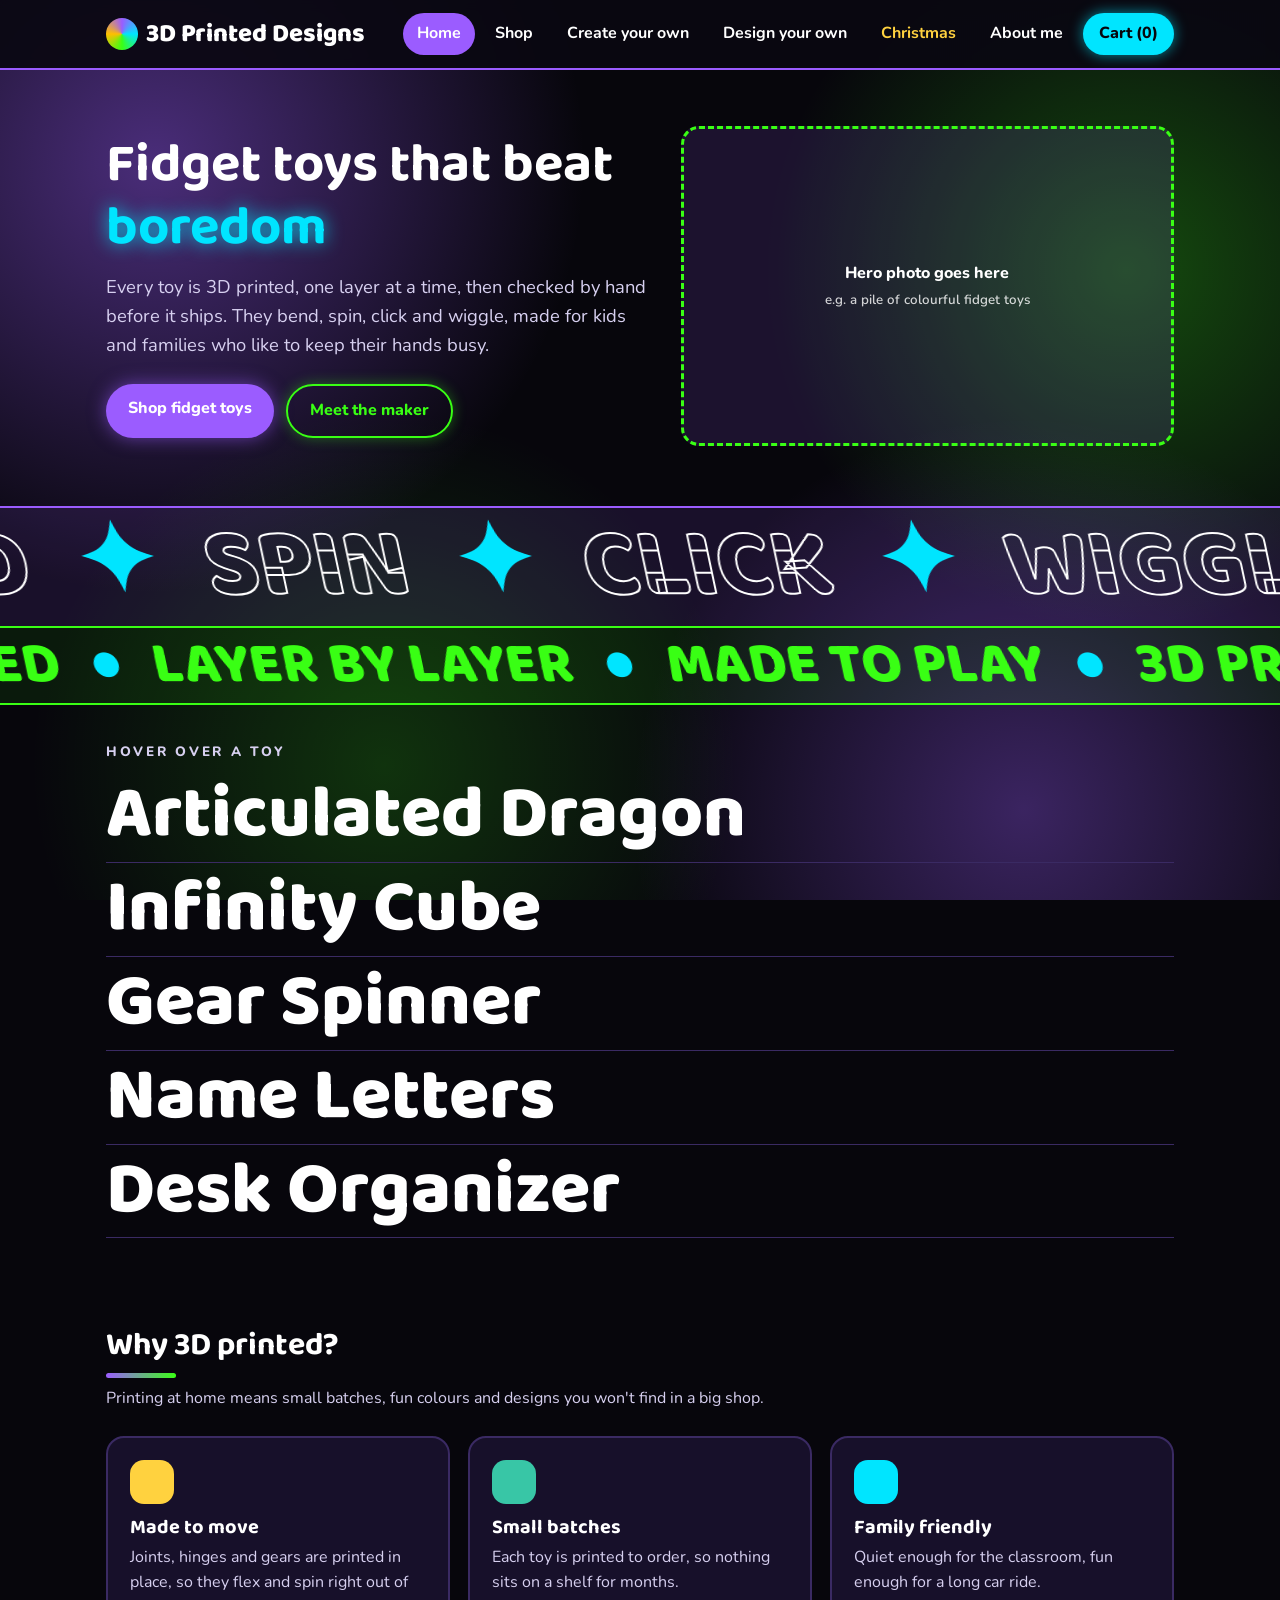
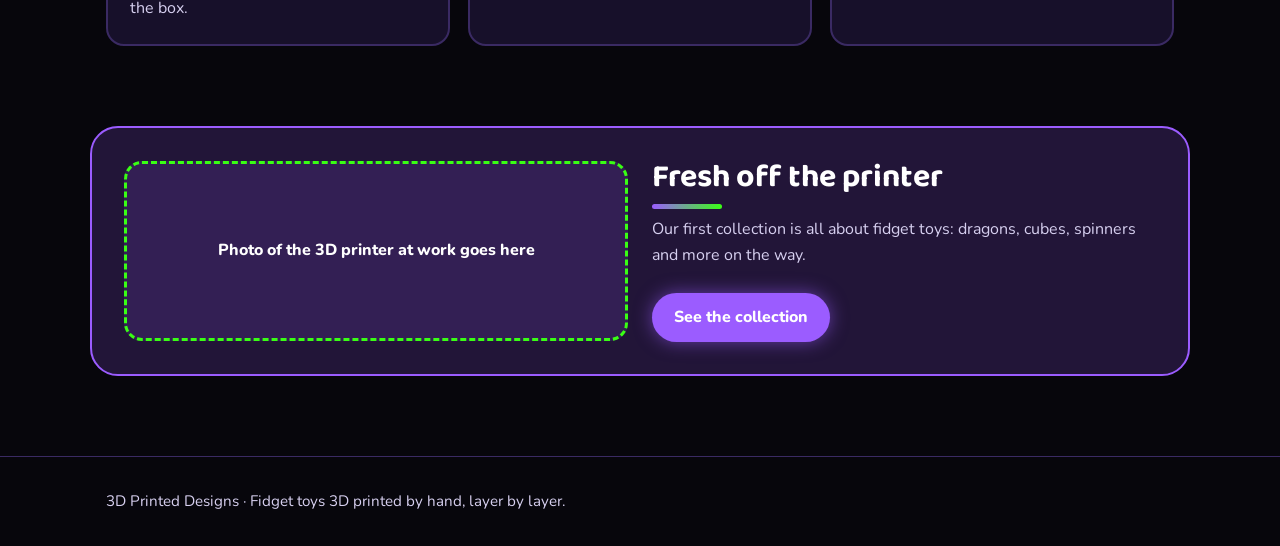
==== index.html @ 26ccceb8 "Take card payments with Stripe Checkout Adds a small Cloudflare Worker (checkout-server/worker.js) t" ====
<!doctype html>
<html lang="en">
<head>
<meta charset="utf-8">
<meta name="viewport" content="width=device-width, initial-scale=1">
<title>3D Printed Designs</title>
<meta name="description" content="3D printed fidget toys for kids and families.">
<link rel="preconnect" href="https://fonts.googleapis.com">
<link rel="stylesheet" href="https://fonts.googleapis.com/css2?family=Baloo+2:wght@700;800&family=Nunito:wght@400;600;700;800&display=swap">
<link rel="stylesheet" href="styles.css?v=8">
</head>
<body class="home">
<header class="site-header">
  <div class="wrap">
    <a class="logo" href="index.html"><span class="logo-swirl" aria-hidden="true"></span>3D Printed Designs</a>
    <nav>
      <a href="index.html" aria-current="page">Home</a>
      <a href="shop.html">Shop</a>
      <a href="create.html">Create your own</a>
      <a href="design.html">Design your own</a>
      <a href="christmas.html" class="nav-xmas">Christmas</a>
      <a href="about.html">About me</a>
      <button class="cart-btn" id="cart-open" type="button">Cart (<span id="cart-count">0</span>)</button>
    </nav>
  </div>
</header>

<main>
  <section class="hero">
    <div class="wrap">
      <div>
        <h1>Fidget toys that beat <span>boredom</span></h1>
        <p>Every toy is 3D printed, one layer at a time, then checked by hand before it ships. They bend, spin, click and wiggle, made for kids and families who like to keep their hands busy.</p>
        <div class="cta-row">
          <a class="btn" href="shop.html">Shop fidget toys</a>
          <a class="btn secondary" href="about.html">Meet the maker</a>
        </div>
      </div>
      <div class="ph">Hero photo goes here<small>e.g. a pile of colourful fidget toys</small></div>
    </div>
  </section>

  <section class="kinetic" aria-label="Our toys">
    <div class="marquee" data-speed="1"><div class="marquee-track">BEND <i>✦</i> SPIN <i>✦</i> CLICK <i>✦</i> WIGGLE <i>✦</i> SQUISH <i>✦</i> FLIP <i>✦</i>&nbsp;</div></div>
    <div class="marquee alt" data-speed="-1.4"><div class="marquee-track">3D PRINTED <i>●</i> LAYER BY LAYER <i>●</i> MADE TO PLAY <i>●</i>&nbsp;</div></div>
    <div class="wrap">
      <p class="kinetic-hint">Hover over a toy</p>
      <ul class="toy-list">
        <li><a href="shop.html" data-color="#9b5cff" data-tag="Fidget toy">Articulated Dragon</a></li>
        <li><a href="shop.html" data-color="#00e5ff" data-tag="Fidget toy">Infinity Cube</a></li>
        <li><a href="shop.html" data-color="#39ff14" data-tag="Fidget toy">Gear Spinner</a></li>
        <li><a href="shop.html#customizable" data-color="#ff4fd8" data-tag="With your name">Name Letters</a></li>
        <li><a href="shop.html#customizable" data-color="#ffbf00" data-tag="With your name">Desk Organizer</a></li>
      </ul>
    </div>
    <div class="toy-peek" aria-hidden="true"><div class="toy-peek-card"><span class="toy-peek-tag"></span><span class="toy-peek-photo">Photo coming soon</span></div></div>
  </section>

  <section>
    <div class="wrap">
      <h2>Why 3D printed?</h2>
      <p class="lead">Printing at home means small batches, fun colours and designs you won't find in a big shop.</p>
      <div class="features">
        <div class="feature"><div class="dot" style="background:var(--sun)"></div><h3>Made to move</h3><p>Joints, hinges and gears are printed in place, so they flex and spin right out of the box.</p></div>
        <div class="feature"><div class="dot" style="background:var(--mint)"></div><h3>Small batches</h3><p>Each toy is printed to order, so nothing sits on a shelf for months.</p></div>
        <div class="feature"><div class="dot" style="background:var(--pop)"></div><h3>Family friendly</h3><p>Quiet enough for the classroom, fun enough for a long car ride.</p></div>
      </div>
    </div>
  </section>

  <section>
    <div class="wrap band">
      <div class="ph">Photo of the 3D printer at work goes here</div>
      <div>
        <h2>Fresh off the printer</h2>
        <p class="lead">Our first collection is all about fidget toys: dragons, cubes, spinners and more on the way.</p>
        <a class="btn" href="shop.html">See the collection</a>
      </div>
    </div>
  </section>
</main>

<footer class="site-footer">
  <div class="wrap">3D Printed Designs · Fidget toys 3D printed by hand, layer by layer.</div>
</footer>

<div class="drawer-bg" id="drawer-bg"></div>
<aside class="drawer" id="drawer" aria-label="Your cart">
  <header><h2>Your cart</h2><button class="close" id="cart-close" type="button" aria-label="Close cart">&times;</button></header>
  <div class="lines" id="cart-lines"><p class="status">Your cart is empty.</p></div>
  <footer>
    <div class="totals"><span>Subtotal</span><span id="cart-subtotal">–</span></div>
    <p class="note">Shipping is worked out at checkout.</p>
    <p class="error" id="cart-error" hidden></p>
    <button class="btn" id="checkout" type="button" disabled>Checkout</button>
  </footer>
</aside>
<script src="kinetic.js?v=7"></script>
<script type="module" src="app.js?v=4"></script>
</body>
</html>
---- styles.css ----
:root {
  --bg: #fffaf2;
  --ink: #23213a;
  --muted: #6b6880;
  --brand: #6c4cf5;
  --brand-ink: #ffffff;
  --pop: #ff7a59;
  --sun: #ffd23f;
  --mint: #38c6a6;
  --card: #ffffff;
  --line: #e9e4f5;
  --radius: 18px;
}
* { box-sizing: border-box; }
body {
  margin: 0;
  background: var(--bg);
  color: var(--ink);
  font-family: "Nunito", system-ui, -apple-system, sans-serif;
  line-height: 1.6;
}
h1, h2, h3, .logo { font-family: "Baloo 2", "Nunito", system-ui, sans-serif; line-height: 1.15; }
a { color: var(--brand); }
img { max-width: 100%; display: block; }
.wrap { max-width: 1100px; margin: 0 auto; padding: 0 16px; }

/* header */
.site-header { background: var(--card); border-bottom: 1px solid var(--line); position: sticky; top: 0; z-index: 10; }
.site-header .wrap { display: flex; align-items: center; justify-content: space-between; gap: 12px; min-height: 68px; flex-wrap: wrap; }
.logo { font-size: 1.6rem; font-weight: 800; color: var(--ink); text-decoration: none; display: flex; align-items: center; gap: 8px; }
.logo-swirl { width: 32px; height: 32px; border-radius: 50%; background: conic-gradient(var(--brand), var(--pop), var(--sun), var(--mint), var(--brand)); }
nav { display: flex; gap: 6px; align-items: center; flex-wrap: wrap; }
nav a { text-decoration: none; color: var(--ink); font-weight: 700; padding: 8px 14px; border-radius: 999px; }
nav a:hover, nav a[aria-current="page"] { background: #f1ecff; color: var(--brand); }
.cart-btn { border: 0; background: var(--brand); color: var(--brand-ink); font: inherit; font-weight: 800; padding: 8px 16px; border-radius: 999px; cursor: pointer; }

/* buttons */
.btn { display: inline-block; border: 0; cursor: pointer; font: inherit; font-weight: 800; text-decoration: none; padding: 12px 22px; border-radius: 999px; background: var(--brand); color: var(--brand-ink); }
.btn.secondary { background: var(--card); color: var(--brand); border: 2px solid var(--brand); }
.btn:disabled { opacity: .6; cursor: wait; }

/* image placeholder */
.ph {
  border: 3px dashed #c9bdf5;
  background: repeating-linear-gradient(45deg, #f6f2ff, #f6f2ff 14px, #fdfbff 14px, #fdfbff 28px);
  border-radius: var(--radius);
  display: flex; align-items: center; justify-content: center; text-align: center;
  color: #8a7bc4; font-weight: 800; padding: 16px; min-height: 180px;
}
.ph small { display: block; font-weight: 600; opacity: .8; }

/* hero */
.hero { padding: 56px 0 40px; }
.hero .wrap { display: grid; grid-template-columns: 1.1fr 1fr; gap: 32px; align-items: center; }
.hero h1 { font-size: clamp(2.2rem, 5vw, 3.4rem); margin: 0 0 12px; }
.hero h1 span { color: var(--pop); }
.hero p { font-size: 1.15rem; color: var(--muted); margin: 0 0 24px; }
.hero .ph { min-height: 320px; }
.cta-row { display: flex; gap: 12px; flex-wrap: wrap; }

section { padding: 40px 0; }
section h2 { font-size: 2rem; margin: 0 0 8px; }
.lead { color: var(--muted); margin: 0 0 24px; }

.features { display: grid; grid-template-columns: repeat(3, 1fr); gap: 18px; }
.feature { background: var(--card); border: 1px solid var(--line); border-radius: var(--radius); padding: 22px; }
.feature .dot { width: 44px; height: 44px; border-radius: 14px; margin-bottom: 12px; }
.feature h3 { margin: 0 0 6px; font-size: 1.25rem; }
.feature p { margin: 0; color: var(--muted); }

.band { background: #f1ecff; border-radius: 28px; padding: 32px; display: grid; grid-template-columns: 1fr 1fr; gap: 24px; align-items: center; }

/* shop */
.grid { display: grid; grid-template-columns: repeat(auto-fill, minmax(230px, 1fr)); gap: 20px; }
.card { background: var(--card); border: 1px solid var(--line); border-radius: var(--radius); padding: 14px; display: flex; flex-direction: column; gap: 10px; position: relative; }
.card .ph, .card img { aspect-ratio: 1 / 1; min-height: 0; width: 100%; object-fit: cover; border-radius: 14px; }
.card h3 { margin: 4px 0 0; font-size: 1.2rem; }
.price { font-weight: 800; font-size: 1.1rem; }
.price s { color: var(--muted); font-weight: 600; margin-left: 6px; }
.ribbon { position: absolute; top: 22px; left: 22px; background: var(--pop); color: #fff; font-weight: 800; font-size: .85rem; padding: 4px 10px; border-radius: 999px; }
.card .btn { margin-top: auto; text-align: center; }
.status { color: var(--muted); padding: 24px 0; }
.error { color: #b3261e; }

/* cart drawer */
.drawer-bg { position: fixed; inset: 0; background: rgba(35,33,58,.4); display: none; z-index: 20; }
.drawer { position: fixed; top: 0; right: 0; height: 100%; width: min(400px, 100%); background: var(--card); z-index: 21; transform: translateX(100%); transition: transform .25s; display: flex; flex-direction: column; }
.drawer.open { transform: none; }
.drawer-bg.open { display: block; }
.drawer header { display: flex; justify-content: space-between; align-items: center; padding: 16px; border-bottom: 1px solid var(--line); }
.drawer header h2 { margin: 0; font-size: 1.4rem; }
.drawer .close { border: 0; background: none; font-size: 1.6rem; cursor: pointer; color: var(--ink); }
.lines { flex: 1; overflow: auto; padding: 16px; display: flex; flex-direction: column; gap: 14px; }
.line { display: grid; grid-template-columns: 1fr auto; gap: 6px; border-bottom: 1px solid var(--line); padding-bottom: 12px; }
.qty { display: flex; gap: 6px; align-items: center; }
.qty button { width: 30px; height: 30px; border-radius: 50%; border: 1px solid var(--line); background: #f6f2ff; cursor: pointer; font-weight: 800; }
.link-btn { border: 0; background: none; color: var(--muted); cursor: pointer; text-decoration: underline; font: inherit; padding: 0; }
.drawer footer { padding: 16px; border-top: 1px solid var(--line); display: grid; gap: 10px; }
.totals { display: flex; justify-content: space-between; font-weight: 800; }
.note { font-size: .85rem; color: var(--muted); margin: 0; }

/* about */
.about { display: grid; grid-template-columns: 1fr 1.2fr; gap: 32px; align-items: start; }
.about .ph { min-height: 360px; }
.about h1 { font-size: clamp(2rem, 4.5vw, 3rem); margin: 0 0 12px; }

.site-footer { padding: 32px 0; color: var(--muted); border-top: 1px solid var(--line); margin-top: 40px; font-size: .95rem; }

@media (max-width: 760px) {
  .hero .wrap, .band, .about { grid-template-columns: 1fr; }
  .features { grid-template-columns: 1fr; }
  .hero .ph { min-height: 220px; }
}

/* ===== Theme v2: neon home, yellow and gold pages ===== */
:root {
  --ink: #ffffff;
  --muted: #d7d0f0;
  --pop: #00e5ff;
  --brand: #9b5cff;
  --neon: #39ff14;
  --gold: #ffbf00;
  --card: #1a1230;
  --line: #3a2a63;
}
body.home {
  background:
    radial-gradient(circle at 12% 18%, rgba(155, 92, 255, .45), transparent 32%),
    radial-gradient(circle at 88% 30%, rgba(57, 255, 20, .28), transparent 28%),
    radial-gradient(circle at 30% 85%, rgba(57, 255, 20, .18), transparent 30%),
    radial-gradient(circle at 80% 90%, rgba(155, 92, 255, .35), transparent 30%),
    #07060c;
  background-attachment: fixed;
}
body.sun {
  background:
    radial-gradient(circle at 10% 15%, rgba(212, 160, 23, .75) 0 6%, transparent 14%),
    radial-gradient(circle at 85% 12%, rgba(255, 191, 0, .9) 0 4%, transparent 11%),
    radial-gradient(circle at 70% 60%, rgba(201, 146, 10, .6) 0 7%, transparent 16%),
    radial-gradient(circle at 20% 75%, rgba(255, 215, 90, .9) 0 5%, transparent 12%),
    radial-gradient(circle at 50% 95%, rgba(212, 160, 23, .7) 0 6%, transparent 15%),
    #ffe14d;
  background-attachment: fixed;
}
.site-header { background: rgba(10, 8, 18, .92); border-bottom: 2px solid var(--brand); backdrop-filter: blur(6px); }
.logo { color: #fff; }
.logo-swirl { background: conic-gradient(var(--brand), var(--pop), var(--neon), var(--gold), var(--brand)); animation: spin 6s linear infinite; }
nav a { color: #fff; }
nav a:hover, nav a[aria-current="page"] { background: var(--brand); color: #fff; }
.cart-btn { background: var(--pop); color: #07060c; box-shadow: 0 0 14px rgba(0, 229, 255, .6); }

.btn { background: var(--brand); color: #fff; box-shadow: 0 0 18px rgba(155, 92, 255, .55); transition: transform .15s, box-shadow .15s; }
.btn:hover { transform: translateY(-2px) scale(1.04); box-shadow: 0 0 26px rgba(57, 255, 20, .6); }
.btn.secondary { background: transparent; color: var(--neon); border: 2px solid var(--neon); box-shadow: 0 0 14px rgba(57, 255, 20, .35); }

.ph { border: 3px dashed var(--neon); background: rgba(155, 92, 255, .14); color: #fff; }
body.sun .ph { border-color: #7a4dff; background: rgba(26, 18, 48, .85); }

.hero h1 { color: #fff; }
.hero h1 span { color: var(--pop); text-shadow: 0 0 18px rgba(0, 229, 255, .8); }
.hero p, .lead { color: var(--muted); }
body.home section h2 { color: #fff; }
body.home section h2::after { content: ""; display: block; width: 70px; height: 5px; border-radius: 5px; margin-top: 8px; background: linear-gradient(90deg, var(--brand), var(--neon)); }
.feature { background: rgba(26, 18, 48, .85); border: 2px solid var(--line); }
.feature:hover { border-color: var(--neon); box-shadow: 0 0 20px rgba(57, 255, 20, .35); }
.feature p { color: var(--muted); }
.band { background: rgba(155, 92, 255, .18); border: 2px solid var(--brand); }

/* yellow pages: white headings with an outline, dark panels behind body text */
body.sun h1 { color: #fff; text-shadow: 3px 3px 0 #2a1650, -1px -1px 0 #2a1650, 1px -1px 0 #2a1650, -1px 1px 0 #2a1650, 0 0 20px rgba(255, 191, 0, .8); }
body.sun .lead { color: #2a1650; font-weight: 700; }
body.sun .status { color: #2a1650; font-weight: 700; }
body.sun .about > div:last-child { background: rgba(26, 18, 48, .92); border-radius: 22px; padding: 24px; color: #fff; }
body.sun .about h1 { text-shadow: none; }
body.sun .site-footer { color: #2a1650; border-top-color: rgba(42, 22, 80, .3); font-weight: 700; }

.card { background: var(--card); border: 2px solid var(--line); color: #fff; }
.card:hover { border-color: var(--pop); box-shadow: 0 0 24px rgba(0, 229, 255, .5); animation: buzz .35s linear infinite; }
.ribbon { background: var(--pop); color: #07060c; }
.price s { color: var(--muted); }

.drawer { background: #120c22; color: #fff; }
.drawer .close { color: #fff; }
.qty button { background: var(--brand); color: #fff; border-color: var(--brand); }
.link-btn, .note { color: var(--muted); }
.error { color: #ff6b8a; }

@keyframes buzz {
  0% { transform: translate(0, 0) rotate(0); }
  20% { transform: translate(-2px, 1px) rotate(-1deg); }
  40% { transform: translate(2px, -1px) rotate(1deg); }
  60% { transform: translate(-1px, -2px) rotate(-.5deg); }
  80% { transform: translate(1px, 2px) rotate(.5deg); }
  100% { transform: translate(0, 0) rotate(0); }
}
@keyframes spin { to { transform: rotate(360deg); } }
@media (prefers-reduced-motion: reduce) {
  .card:hover, .logo-swirl { animation: none; }
}

/* Theme v2 tweaks: crisper gold splashes, stacked placeholder captions */
body.sun {
  background:
    radial-gradient(circle at 9% 14%, #d4a017 0 3.5%, transparent 3.8%),
    radial-gradient(circle at 13% 20%, #ffbf00 0 1.2%, transparent 1.4%),
    radial-gradient(circle at 86% 11%, #e6a800 0 4.5%, transparent 4.8%),
    radial-gradient(circle at 80% 18%, #c9920a 0 1.5%, transparent 1.7%),
    radial-gradient(circle at 70% 62%, #d4a017 0 5%, transparent 5.3%),
    radial-gradient(circle at 76% 70%, #ffbf00 0 1.8%, transparent 2%),
    radial-gradient(circle at 22% 78%, #e6a800 0 3%, transparent 3.3%),
    radial-gradient(circle at 48% 94%, #c9920a 0 4%, transparent 4.3%),
    radial-gradient(circle at 40% 40%, rgba(255, 191, 0, .35), transparent 40%),
    #ffe14d;
  background-attachment: fixed;
}
.ph { flex-direction: column; gap: 4px; }

/* customizable items */
body.sun .section-title { font-size: 2.2rem; color: #fff; text-shadow: 3px 3px 0 #2a1650, -1px -1px 0 #2a1650, 1px -1px 0 #2a1650, -1px 1px 0 #2a1650, 0 0 20px rgba(255, 191, 0, .8); }
.custom-field { display: grid; gap: 4px; font-weight: 700; font-size: .95rem; }
.custom-field input { font: inherit; padding: 10px 12px; border-radius: 12px; border: 2px solid var(--brand); background: #0f0a1c; color: #fff; }
.custom-field input:focus { outline: none; border-color: var(--neon); box-shadow: 0 0 12px rgba(57, 255, 20, .5); }
.card:has(input:focus) { animation: none; }

/* Theme v3: purple with silver and neon blue splashes (shop + about) */
body.sun {
  background:
    radial-gradient(circle at 9% 14%, #d9dbe3 0 3.2%, transparent 3.5%),
    radial-gradient(circle at 13% 21%, #1f8bff 0 1.3%, transparent 1.5%),
    radial-gradient(circle at 86% 11%, #00b3ff 0 4.2%, transparent 4.5%),
    radial-gradient(circle at 80% 19%, #c0c2cc 0 1.5%, transparent 1.7%),
    radial-gradient(circle at 70% 62%, #b8bac6 0 4.8%, transparent 5.1%),
    radial-gradient(circle at 76% 71%, #00b3ff 0 1.8%, transparent 2%),
    radial-gradient(circle at 22% 78%, #1f8bff 0 3%, transparent 3.3%),
    radial-gradient(circle at 28% 72%, #e8e9f0 0 1.2%, transparent 1.4%),
    radial-gradient(circle at 48% 94%, #c0c2cc 0 4%, transparent 4.3%),
    radial-gradient(circle at 92% 82%, #00b3ff 0 2.6%, transparent 2.9%),
    radial-gradient(circle at 30% 30%, rgba(0, 179, 255, .25), transparent 40%),
    radial-gradient(circle at 75% 45%, rgba(192, 194, 204, .18), transparent 35%),
    #3b1a6b;
  background-attachment: fixed;
}
body.sun h1, body.sun .section-title { text-shadow: 3px 3px 0 #120826, -1px -1px 0 #120826, 1px -1px 0 #120826, -1px 1px 0 #120826, 0 0 20px rgba(0, 179, 255, .8); }
body.sun .lead, body.sun .status { color: #e3e5f0; }
body.sun .site-footer { color: #e3e5f0; border-top-color: rgba(192, 194, 204, .35); }
body.sun .ph { border-color: #00b3ff; }

/* Theme v4: hand-flicked paint splatters instead of round dots */
body.sun {
  background:
    url("splatter.svg") center / cover no-repeat fixed,
    radial-gradient(circle at 30% 30%, rgba(0, 179, 255, .25), transparent 40%),
    radial-gradient(circle at 75% 45%, rgba(192, 194, 204, .18), transparent 35%),
    #3b1a6b;
}

body.sun .lead, body.sun .status { text-shadow: 0 1px 4px #120826, 0 0 2px #120826; }

/* wet paint drips (shop + about) */
.paint-drips { position: fixed; inset: 0; pointer-events: none; z-index: 0; overflow: hidden; }
body.sun main, body.sun .site-footer { position: relative; z-index: 1; }
.drip {
  position: absolute; width: var(--w); height: 0; background: var(--c);
  border-radius: 0 0 calc(var(--w) / 2) calc(var(--w) / 2);
  box-shadow: inset calc(var(--w) / -4) 0 0 rgba(0, 0, 0, .12), inset calc(var(--w) / 5) 0 0 rgba(255, 255, 255, .35);
  animation: drip-run var(--flow) cubic-bezier(.25, .7, .3, 1) var(--delay) forwards, paint-dry 4s ease var(--dry) forwards;
}
.drip::after {
  content: ""; position: absolute; left: 50%; bottom: calc(var(--w) * -.55); width: calc(var(--w) * 1.5); height: calc(var(--w) * 1.5);
  transform: translateX(-50%); border-radius: 50% 50% 50% 50% / 40% 40% 60% 60%; background: var(--c);
}
.drop {
  position: absolute; left: 50%; bottom: calc(var(--w) * -1.2); width: var(--w); height: calc(var(--w) * 1.4);
  transform: translateX(-50%); border-radius: 50% 50% 50% 50% / 35% 35% 65% 65%; background: var(--c); opacity: 0;
  animation: drop-fall 1.4s cubic-bezier(.5, 0, .9, .6) var(--fall-delay) forwards;
}
@keyframes drip-run { from { height: 0; } to { height: var(--len); } }
@keyframes paint-dry { to { filter: saturate(.55) brightness(.85); opacity: .7; } }
@keyframes drop-fall {
  0% { opacity: 1; transform: translate(-50%, 0); }
  90% { opacity: 1; }
  100% { opacity: 0; transform: translate(-50%, var(--fall)); }
}

/* splashes and drips dry together: the splatter moves onto the drip layer */
body.sun.wet {
  background:
    radial-gradient(circle at 30% 30%, rgba(0, 179, 255, .25), transparent 40%),
    radial-gradient(circle at 75% 45%, rgba(192, 194, 204, .18), transparent 35%),
    #3b1a6b;
  background-attachment: fixed;
}
body.sun.wet .paint-drips {
  background: url("splatter.svg") center / cover no-repeat;
  animation: paint-dry 4.5s ease var(--dry-at) forwards;
}
.drip { animation: drip-run var(--flow) cubic-bezier(.25, .7, .3, 1) var(--delay) forwards; }
@keyframes paint-dry { to { filter: saturate(.5) brightness(.8); } }

/* realistic drips: an organic run that slides out of the splash, bead first */
.drip { position: absolute; overflow: hidden; background: none; box-shadow: none; border-radius: 0; animation: none; }
.drip::after { content: none; }
.drip svg { display: block; transform: translateY(-100%); animation: drip-slide var(--flow) cubic-bezier(.3, .6, .35, 1) var(--delay) forwards; }
.drip .shine { opacity: 0; animation: shine-off 3s ease calc(var(--delay) + var(--flow)) forwards; }
.drop {
  position: absolute; width: var(--size); height: calc(var(--size) * 1.35); bottom: auto;
  border-radius: 50% 50% 50% 50% / 38% 38% 62% 62%; background: var(--c); opacity: 0;
  transform: translate(-50%, 0); animation: drop-fall 1.3s cubic-bezier(.5, 0, .9, .6) var(--fall-delay) forwards;
}
@keyframes drip-slide { to { transform: translateY(0); } }
@keyframes shine-off { 0% { opacity: .9; } 100% { opacity: 0; } }
/* solid panels on the paint pages, so runs behind them don't show through as dark streaks */
body.sun .about > div:last-child { background: #1a1230; }
body.sun .ph { background: #1a1230; }

/* kinetic home section (Dillinger-style moving type) */
.kinetic { padding: 20px 0 50px; overflow: hidden; position: relative; }
.marquee { overflow: hidden; white-space: nowrap; padding: 6px 0; border-block: 2px solid var(--brand); background: rgba(155, 92, 255, .12); }
.marquee.alt { border-color: var(--neon); background: rgba(57, 255, 20, .08); margin-top: -2px; }
.marquee-track { display: inline-block; font-family: "Baloo 2", sans-serif; font-weight: 800; font-size: clamp(2.4rem, 8vw, 6rem); line-height: 1.1; color: transparent; -webkit-text-stroke: 2px #fff; will-change: transform; }
.marquee.alt .marquee-track { color: var(--neon); -webkit-text-stroke: 0; font-size: clamp(1.6rem, 5vw, 3.6rem); }
.marquee-track i { font-style: normal; color: var(--pop); -webkit-text-stroke: 0; padding: 0 .3em; }
.kinetic-hint { color: var(--muted); text-transform: uppercase; letter-spacing: .2em; font-weight: 800; font-size: .85rem; margin: 36px 0 6px; }
.toy-list { list-style: none; margin: 0; padding: 0; }
.toy-list li { border-bottom: 1px solid var(--line); }
.toy-list a { display: block; padding: 6px 0; text-decoration: none; color: #fff; font-family: "Baloo 2", sans-serif; font-weight: 800; font-size: clamp(2rem, 7vw, 4.6rem); line-height: 1.1; transition: color .2s, padding-left .3s; }
.toy-list a:hover, .toy-list a:focus-visible { color: var(--pop); padding-left: 24px; text-shadow: 0 0 22px rgba(0, 229, 255, .6); }
.toy-list .ch { display: inline-block; }
.toy-list a:hover .ch, .toy-list a:focus-visible .ch { animation: letter-hop .5s cubic-bezier(.3, 1.6, .5, 1) calc(var(--i) * 30ms); }
@keyframes letter-hop { 0% { transform: none; } 40% { transform: translateY(-.28em) rotate(-6deg); } 100% { transform: none; } }
.toy-peek { position: fixed; left: 0; top: 0; z-index: 30; pointer-events: none; }
.toy-peek-card {
  width: 190px; height: 190px; border-radius: 22px; padding: 14px; display: flex; flex-direction: column; justify-content: space-between;
  background: radial-gradient(circle at 30% 25%, rgba(255, 255, 255, .35), transparent 45%), var(--peek, var(--brand));
  box-shadow: 0 0 40px var(--peek, var(--brand)); color: #07060c; font-weight: 800;
  transform: scale(0); opacity: 0; transition: transform .35s cubic-bezier(.3, 1.6, .5, 1), opacity .2s;
}
.toy-peek.show .toy-peek-card { transform: scale(1); opacity: 1; }
.toy-peek-tag { align-self: flex-start; background: #07060c; color: #fff; border-radius: 999px; padding: 3px 10px; font-size: .8rem; }
.toy-peek-photo { border: 2px dashed rgba(7, 6, 12, .55); border-radius: 14px; flex: 1; margin-top: 10px; display: flex; align-items: center; justify-content: center; text-align: center; font-size: .85rem; }
@media (prefers-reduced-motion: reduce) { .toy-list a:hover .ch { animation: none; } }

/* Christmas link in the nav */
nav a.nav-xmas { color: #ffd23f; }
nav a.nav-xmas:hover, nav a.nav-xmas[aria-current="page"] { background: #d62828; color: #fff; }
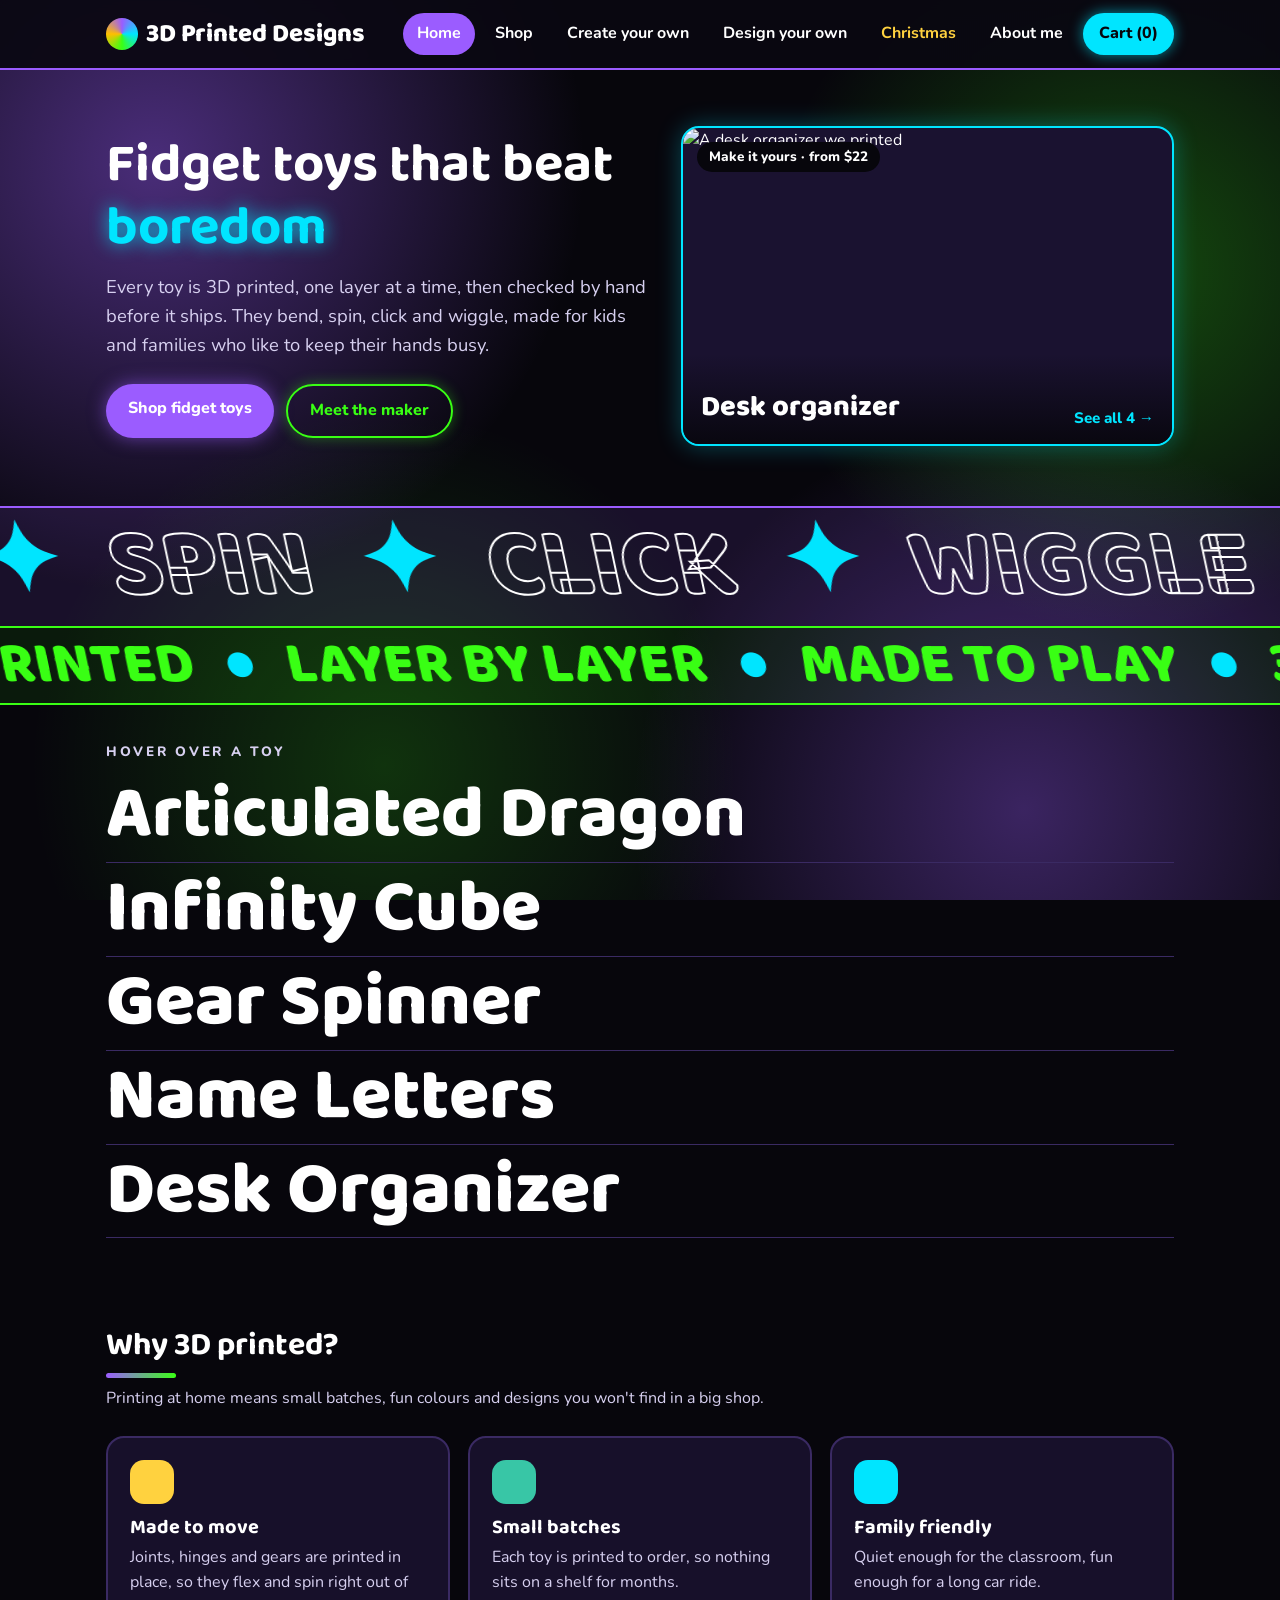
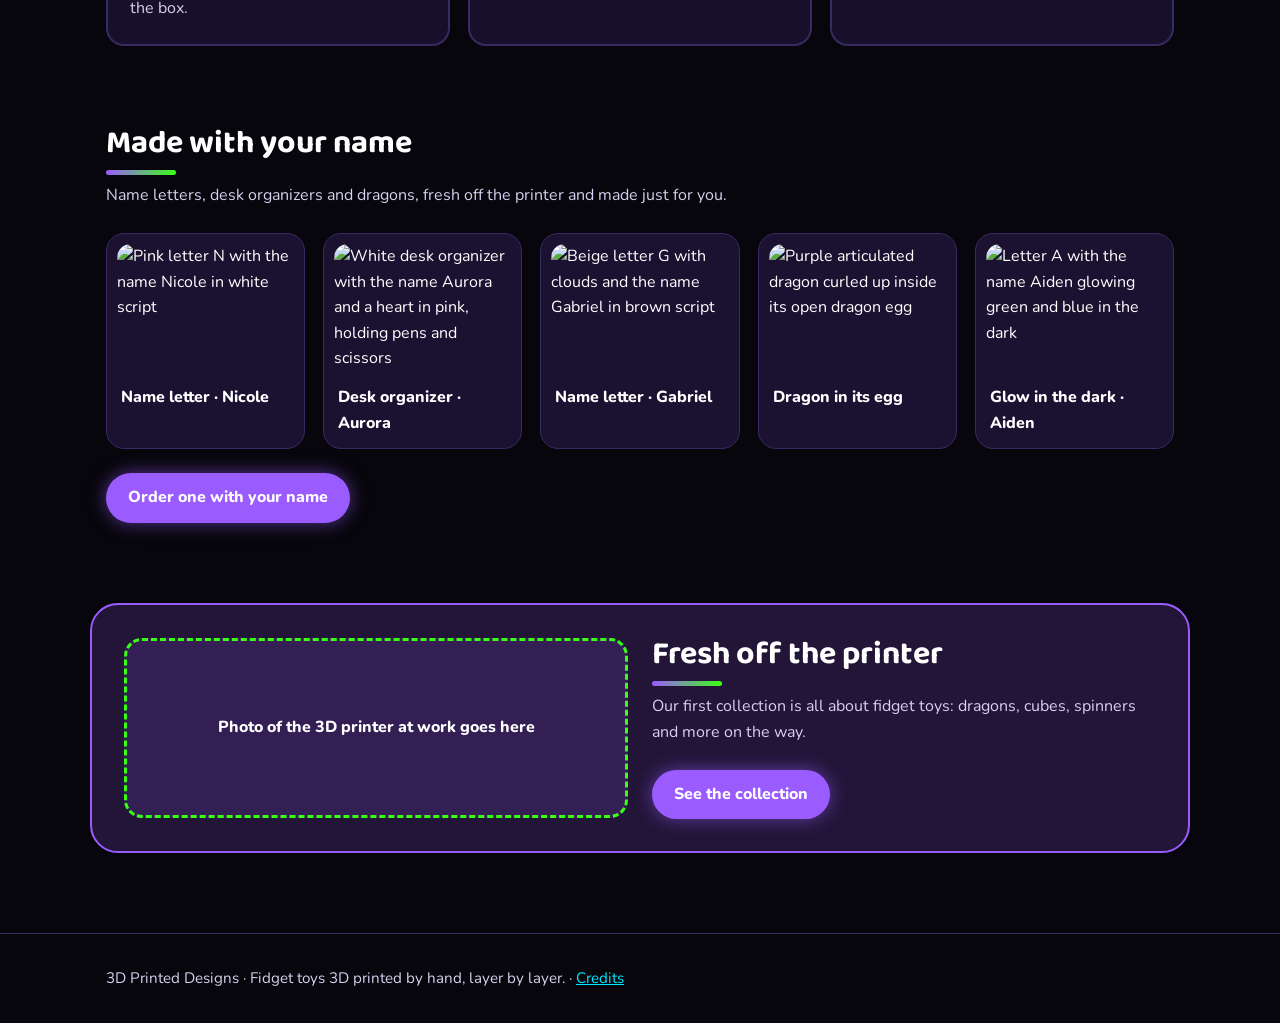
==== commit 668aca85: "Merge photos, dragons, animals and the Credits page (#1)" ====
--- a/index.html
+++ b/index.html
@@ -7,7 +7,7 @@
 <meta name="description" content="3D printed fidget toys for kids and families.">
 <link rel="preconnect" href="https://fonts.googleapis.com">
 <link rel="stylesheet" href="https://fonts.googleapis.com/css2?family=Baloo+2:wght@700;800&family=Nunito:wght@400;600;700;800&display=swap">
-<link rel="stylesheet" href="styles.css?v=8">
+<link rel="stylesheet" href="styles.css?v=15">
 </head>
 <body class="home">
 <header class="site-header">
@@ -36,7 +36,7 @@
           <a class="btn secondary" href="about.html">Meet the maker</a>
         </div>
       </div>
-      <div class="ph">Hero photo goes here<small>e.g. a pile of colourful fidget toys</small></div>
+      <a class="featured" data-featured href="create.html#starters" aria-label="See our dragons, letters and organizers"></a>
     </div>
   </section>
 
@@ -46,11 +46,11 @@
     <div class="wrap">
       <p class="kinetic-hint">Hover over a toy</p>
       <ul class="toy-list">
-        <li><a href="shop.html" data-color="#9b5cff" data-tag="Fidget toy">Articulated Dragon</a></li>
-        <li><a href="shop.html" data-color="#00e5ff" data-tag="Fidget toy">Infinity Cube</a></li>
+        <li><a href="shop.html#customizable" data-color="#9b5cff" data-tag="Make it yours" data-photo="https://static.wixstatic.com/media/67b3a8_437f5fb57869465f8270393cfb940de0~mv2.jpg">Articulated Dragon</a></li>
+        <li><a href="shop.html" data-color="#00e5ff" data-tag="6 styles" data-photo="https://static.wixstatic.com/media/67b3a8_ad188962281a4235a3d90fe85c9fc55e~mv2.png">Infinity Cube</a></li>
         <li><a href="shop.html" data-color="#39ff14" data-tag="Fidget toy">Gear Spinner</a></li>
-        <li><a href="shop.html#customizable" data-color="#ff4fd8" data-tag="With your name">Name Letters</a></li>
-        <li><a href="shop.html#customizable" data-color="#ffbf00" data-tag="With your name">Desk Organizer</a></li>
+        <li><a href="shop.html#customizable" data-color="#ff4fd8" data-tag="With your name" data-photo="https://static.wixstatic.com/media/67b3a8_843ec110b9e1465a9285df9248021929~mv2.jpg">Name Letters</a></li>
+        <li><a href="shop.html#customizable" data-color="#ffbf00" data-tag="With your name" data-photo="https://static.wixstatic.com/media/67b3a8_bc684720a26c450f8fc7eaa47ddd673c~mv2.jpg">Desk Organizer</a></li>
       </ul>
     </div>
     <div class="toy-peek" aria-hidden="true"><div class="toy-peek-card"><span class="toy-peek-tag"></span><span class="toy-peek-photo">Photo coming soon</span></div></div>
@@ -69,6 +69,22 @@
   </section>
 
   <section>
+    <div class="wrap">
+      <h2>Made with your name</h2>
+      <p class="lead">Name letters, desk organizers and dragons, fresh off the printer and made just for you.</p>
+      <!-- To add a photo: upload it to the Wix media manager, then copy one <figure> below with its static.wixstatic.com address. -->
+      <div class="gallery">
+        <figure><img src="https://static.wixstatic.com/media/67b3a8_843ec110b9e1465a9285df9248021929~mv2.jpg" alt="Pink letter N with the name Nicole in white script" loading="lazy"><figcaption>Name letter · Nicole</figcaption></figure>
+        <figure><img src="https://static.wixstatic.com/media/67b3a8_bc684720a26c450f8fc7eaa47ddd673c~mv2.jpg" alt="White desk organizer with the name Aurora and a heart in pink, holding pens and scissors" loading="lazy"><figcaption>Desk organizer · Aurora</figcaption></figure>
+        <figure><img src="https://static.wixstatic.com/media/67b3a8_6ca34f89df514fa391d50ba0678b32fb~mv2.jpg" alt="Beige letter G with clouds and the name Gabriel in brown script" loading="lazy"><figcaption>Name letter · Gabriel</figcaption></figure>
+        <figure><img src="https://static.wixstatic.com/media/67b3a8_437f5fb57869465f8270393cfb940de0~mv2.jpg" alt="Purple articulated dragon curled up inside its open dragon egg" loading="lazy"><figcaption>Dragon in its egg</figcaption></figure>
+        <figure><img src="https://static.wixstatic.com/media/67b3a8_1abe3dab4a5e454aa913baf77a61e0cf~mv2.jpg" alt="Letter A with the name Aiden glowing green and blue in the dark" loading="lazy"><figcaption>Glow in the dark · Aiden</figcaption></figure>
+      </div>
+      <a class="btn" href="shop.html#customizable">Order one with your name</a>
+    </div>
+  </section>
+
+  <section>
     <div class="wrap band">
       <div class="ph">Photo of the 3D printer at work goes here</div>
       <div>
@@ -81,7 +97,7 @@
 </main>
 
 <footer class="site-footer">
-  <div class="wrap">3D Printed Designs · Fidget toys 3D printed by hand, layer by layer.</div>
+  <div class="wrap">3D Printed Designs · Fidget toys 3D printed by hand, layer by layer. · <a href="credits.html">Credits</a></div>
 </footer>
 
 <div class="drawer-bg" id="drawer-bg"></div>
@@ -95,7 +111,8 @@
     <button class="btn" id="checkout" type="button" disabled>Checkout</button>
   </footer>
 </aside>
-<script src="kinetic.js?v=7"></script>
-<script type="module" src="app.js?v=4"></script>
+<script src="kinetic.js?v=8"></script>
+<script type="module" src="featured.js?v=1"></script>
+<script type="module" src="app.js?v=7"></script>
 </body>
 </html>
--- a/styles.css
+++ b/styles.css
@@ -67,6 +67,12 @@
 .feature .dot { width: 44px; height: 44px; border-radius: 14px; margin-bottom: 12px; }
 .feature h3 { margin: 0 0 6px; font-size: 1.25rem; }
 .feature p { margin: 0; color: var(--muted); }
+
+/* photo gallery: add a <figure> with a photo from the Wix media manager */
+.gallery { display: grid; grid-template-columns: repeat(auto-fill, minmax(190px, 1fr)); gap: 18px; margin-bottom: 24px; }
+.gallery figure { margin: 0; background: var(--card); border: 1px solid var(--line); border-radius: var(--radius); padding: 10px; }
+.gallery img { display: block; width: 100%; aspect-ratio: 4 / 3; object-fit: cover; border-radius: 14px; }
+.gallery figcaption { font-weight: 800; padding: 8px 4px 2px; }
 
 .band { background: #f1ecff; border-radius: 28px; padding: 32px; display: grid; grid-template-columns: 1fr 1fr; gap: 24px; align-items: center; }
 
@@ -338,8 +344,46 @@
 .toy-peek.show .toy-peek-card { transform: scale(1); opacity: 1; }
 .toy-peek-tag { align-self: flex-start; background: #07060c; color: #fff; border-radius: 999px; padding: 3px 10px; font-size: .8rem; }
 .toy-peek-photo { border: 2px dashed rgba(7, 6, 12, .55); border-radius: 14px; flex: 1; margin-top: 10px; display: flex; align-items: center; justify-content: center; text-align: center; font-size: .85rem; }
+.toy-peek-photo.has-photo { border: 0; background-size: cover; background-position: center; }
 @media (prefers-reduced-motion: reduce) { .toy-list a:hover .ch { animation: none; } }
 
 /* Christmas link in the nav */
 nav a.nav-xmas { color: #ffd23f; }
 nav a.nav-xmas:hover, nav a.nav-xmas[aria-current="page"] { background: #d62828; color: #fff; }
+
+/* a real photo dropped in where a .ph placeholder was */
+img.photo { display: block; width: 100%; height: 100%; object-fit: cover; border-radius: var(--radius); }
+.hero img.photo { min-height: 320px; }
+.about img.photo { min-height: 360px; }
+
+/* shop card: pick a variant (e.g. which dragon) */
+.option-pick { display: grid; gap: 6px; }
+.option-pick[hidden] { display: none; }
+.card .option-open { justify-self: start; color: var(--pop); font-weight: 800; }
+.option-chips { display: flex; flex-wrap: wrap; gap: 6px; }
+.option-chip { font: inherit; font-size: .85rem; font-weight: 800; color: #fff; cursor: pointer; display: flex; align-items: center; gap: 6px; padding: 4px 10px 4px 4px; border-radius: 999px; background: #0f0a1c; border: 2px solid var(--line); }
+.option-chip:hover { border-color: var(--pop); }
+.option-chip[aria-pressed="true"] { border-color: var(--neon); box-shadow: 0 0 10px rgba(57, 255, 20, .4); }
+.card .option-chip img { width: 28px; height: 28px; aspect-ratio: 1 / 1; border-radius: 50%; object-fit: cover; }
+
+/* Home and Shop: one of the dragons, letters and organizers, different each visit (featured.js) */
+.featured { position: relative; display: block; min-height: 320px; border-radius: var(--radius); overflow: hidden; color: #fff; text-decoration: none; border: 2px solid var(--pop); box-shadow: 0 0 24px rgba(0, 229, 255, .3); background: #1a1230; transition: transform .2s; }
+.featured:hover, .featured:focus-visible { transform: translateY(-3px); }
+.featured img { position: absolute; inset: 0; width: 100%; height: 100%; object-fit: cover; }
+.featured-tag { position: absolute; top: 14px; left: 14px; background: #07060c; border-radius: 999px; padding: 4px 12px; font-weight: 800; font-size: .85rem; }
+.featured-name { position: absolute; left: 0; right: 0; bottom: 0; padding: 30px 18px 14px; background: linear-gradient(transparent, rgba(7, 6, 12, .9)); font-family: "Baloo 2", sans-serif; font-weight: 800; font-size: 1.8rem; display: flex; justify-content: space-between; align-items: end; gap: 12px; }
+.featured-name small { font-family: "Nunito", sans-serif; font-size: .95rem; color: var(--pop); }
+.featured-wide { min-height: 220px; margin: 0 0 20px; }
+@media (max-width: 860px) { .featured { min-height: 240px; } }
+
+/* shop: who designed the animals */
+.credits { margin-top: 18px; }
+.credits summary { cursor: pointer; font-weight: 800; color: var(--pop); }
+.credits a { color: var(--pop); }
+.credits ul { margin: 8px 0 0; padding-left: 20px; display: grid; gap: 4px; }
+
+/* credits page and footer link */
+.credits-page { max-width: 860px; background: rgba(15, 10, 28, .92); border: 2px solid var(--line); border-radius: var(--radius); padding: 24px 28px; color: #fff; }
+.credits-page h2 { font-size: 1.5rem; margin-top: 28px; }
+.credits-page ul { display: grid; gap: 6px; padding-left: 20px; }
+.credits-page a, .site-footer a { color: var(--pop); }
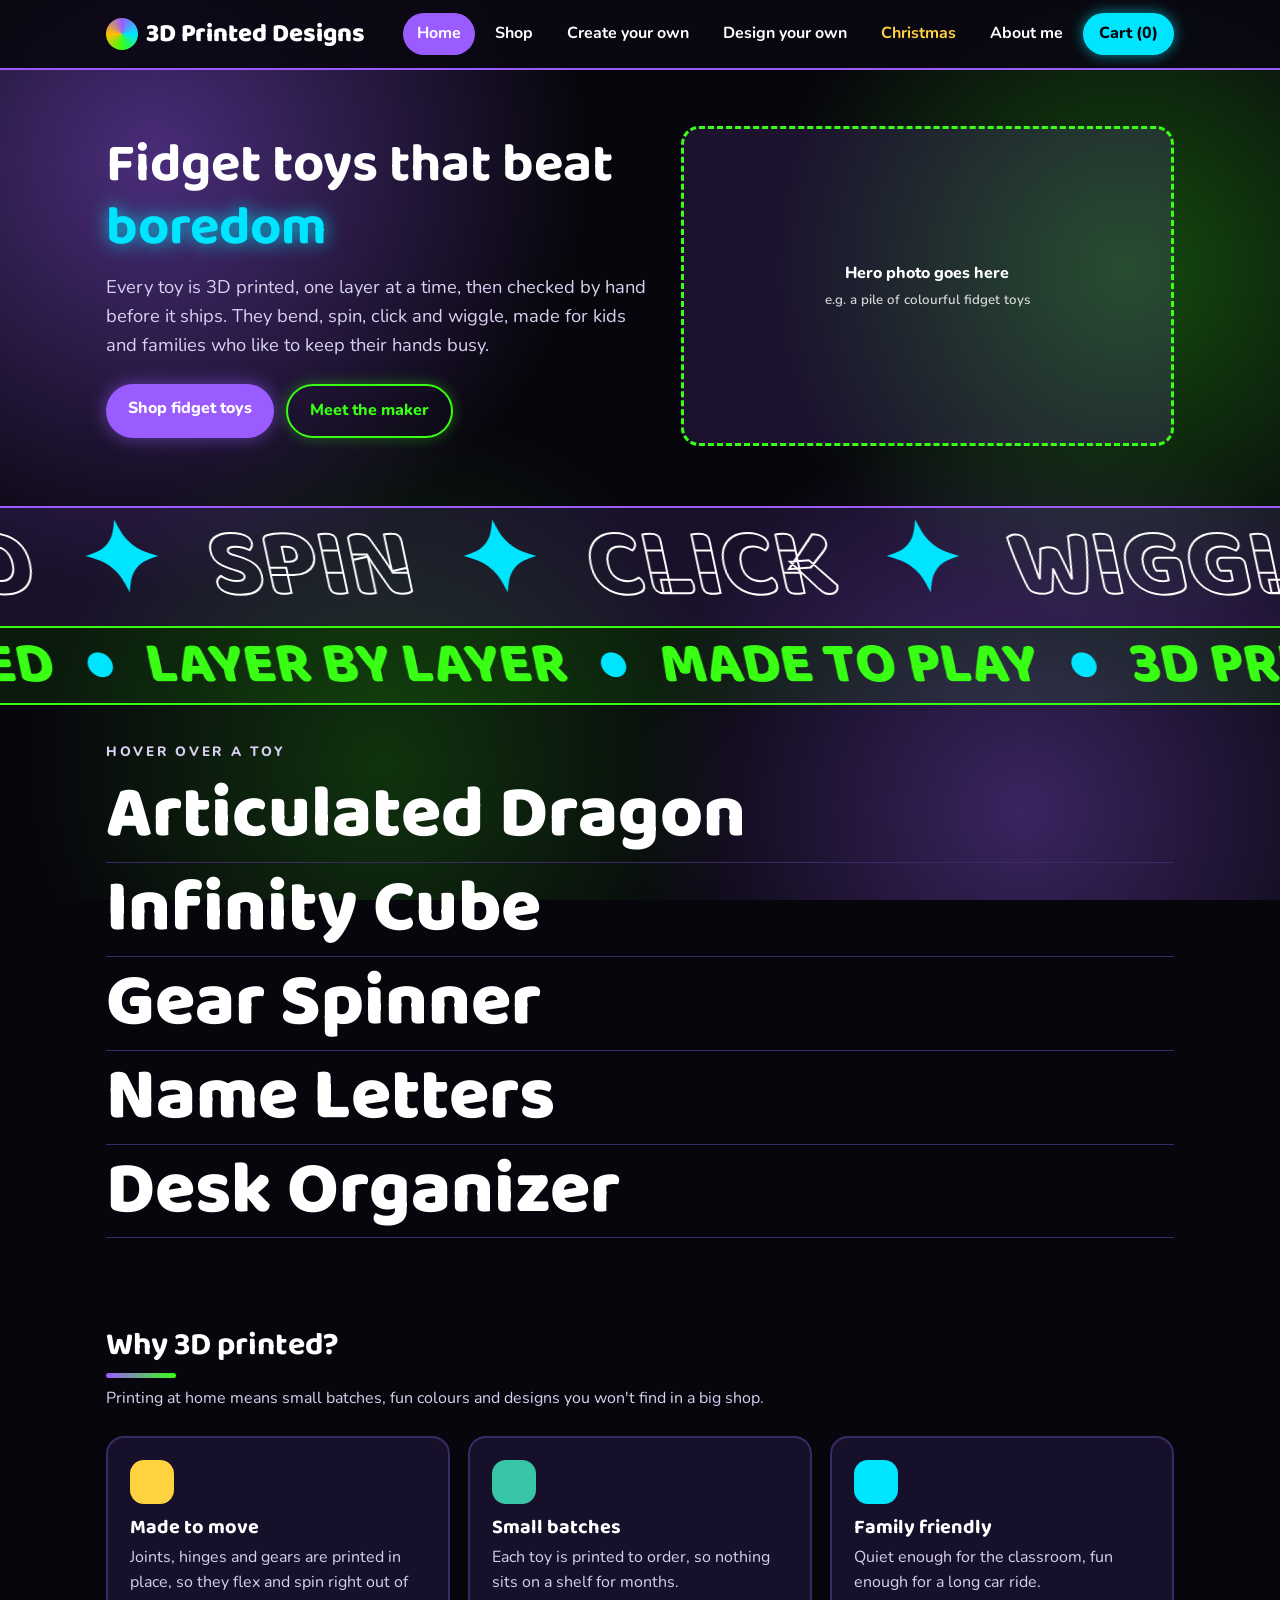
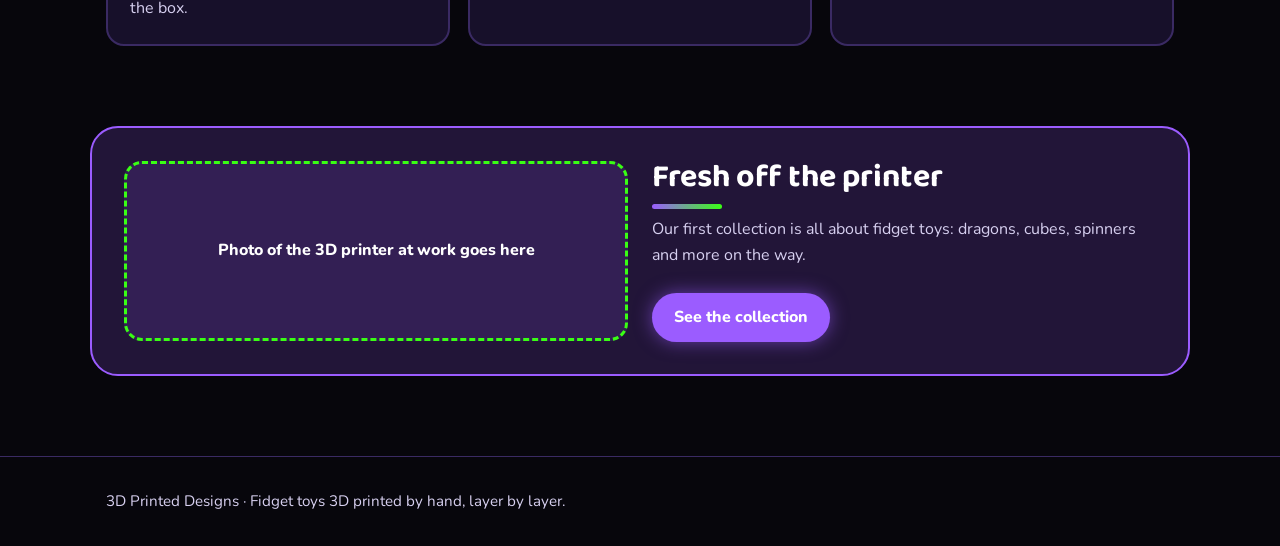
==== commit 08999953: "Add side search, category menu and bigger scroll handle Shop page: a side panel with a search box an" ====
--- a/index.html
+++ b/index.html
@@ -7,7 +7,7 @@
 <meta name="description" content="3D printed fidget toys for kids and families.">
 <link rel="preconnect" href="https://fonts.googleapis.com">
 <link rel="stylesheet" href="https://fonts.googleapis.com/css2?family=Baloo+2:wght@700;800&family=Nunito:wght@400;600;700;800&display=swap">
-<link rel="stylesheet" href="styles.css?v=15">
+<link rel="stylesheet" href="styles.css?v=9">
 </head>
 <body class="home">
 <header class="site-header">
@@ -36,7 +36,7 @@
           <a class="btn secondary" href="about.html">Meet the maker</a>
         </div>
       </div>
-      <a class="featured" data-featured href="create.html#starters" aria-label="See our dragons, letters and organizers"></a>
+      <div class="ph">Hero photo goes here<small>e.g. a pile of colourful fidget toys</small></div>
     </div>
   </section>
 
@@ -46,11 +46,11 @@
     <div class="wrap">
       <p class="kinetic-hint">Hover over a toy</p>
       <ul class="toy-list">
-        <li><a href="shop.html#customizable" data-color="#9b5cff" data-tag="Make it yours" data-photo="https://static.wixstatic.com/media/67b3a8_437f5fb57869465f8270393cfb940de0~mv2.jpg">Articulated Dragon</a></li>
-        <li><a href="shop.html" data-color="#00e5ff" data-tag="6 styles" data-photo="https://static.wixstatic.com/media/67b3a8_ad188962281a4235a3d90fe85c9fc55e~mv2.png">Infinity Cube</a></li>
+        <li><a href="shop.html" data-color="#9b5cff" data-tag="Fidget toy">Articulated Dragon</a></li>
+        <li><a href="shop.html" data-color="#00e5ff" data-tag="Fidget toy">Infinity Cube</a></li>
         <li><a href="shop.html" data-color="#39ff14" data-tag="Fidget toy">Gear Spinner</a></li>
-        <li><a href="shop.html#customizable" data-color="#ff4fd8" data-tag="With your name" data-photo="https://static.wixstatic.com/media/67b3a8_843ec110b9e1465a9285df9248021929~mv2.jpg">Name Letters</a></li>
-        <li><a href="shop.html#customizable" data-color="#ffbf00" data-tag="With your name" data-photo="https://static.wixstatic.com/media/67b3a8_bc684720a26c450f8fc7eaa47ddd673c~mv2.jpg">Desk Organizer</a></li>
+        <li><a href="shop.html#customizable" data-color="#ff4fd8" data-tag="With your name">Name Letters</a></li>
+        <li><a href="shop.html#customizable" data-color="#ffbf00" data-tag="With your name">Desk Organizer</a></li>
       </ul>
     </div>
     <div class="toy-peek" aria-hidden="true"><div class="toy-peek-card"><span class="toy-peek-tag"></span><span class="toy-peek-photo">Photo coming soon</span></div></div>
@@ -69,22 +69,6 @@
   </section>
 
   <section>
-    <div class="wrap">
-      <h2>Made with your name</h2>
-      <p class="lead">Name letters, desk organizers and dragons, fresh off the printer and made just for you.</p>
-      <!-- To add a photo: upload it to the Wix media manager, then copy one <figure> below with its static.wixstatic.com address. -->
-      <div class="gallery">
-        <figure><img src="https://static.wixstatic.com/media/67b3a8_843ec110b9e1465a9285df9248021929~mv2.jpg" alt="Pink letter N with the name Nicole in white script" loading="lazy"><figcaption>Name letter · Nicole</figcaption></figure>
-        <figure><img src="https://static.wixstatic.com/media/67b3a8_bc684720a26c450f8fc7eaa47ddd673c~mv2.jpg" alt="White desk organizer with the name Aurora and a heart in pink, holding pens and scissors" loading="lazy"><figcaption>Desk organizer · Aurora</figcaption></figure>
-        <figure><img src="https://static.wixstatic.com/media/67b3a8_6ca34f89df514fa391d50ba0678b32fb~mv2.jpg" alt="Beige letter G with clouds and the name Gabriel in brown script" loading="lazy"><figcaption>Name letter · Gabriel</figcaption></figure>
-        <figure><img src="https://static.wixstatic.com/media/67b3a8_437f5fb57869465f8270393cfb940de0~mv2.jpg" alt="Purple articulated dragon curled up inside its open dragon egg" loading="lazy"><figcaption>Dragon in its egg</figcaption></figure>
-        <figure><img src="https://static.wixstatic.com/media/67b3a8_1abe3dab4a5e454aa913baf77a61e0cf~mv2.jpg" alt="Letter A with the name Aiden glowing green and blue in the dark" loading="lazy"><figcaption>Glow in the dark · Aiden</figcaption></figure>
-      </div>
-      <a class="btn" href="shop.html#customizable">Order one with your name</a>
-    </div>
-  </section>
-
-  <section>
     <div class="wrap band">
       <div class="ph">Photo of the 3D printer at work goes here</div>
       <div>
@@ -97,7 +81,7 @@
 </main>
 
 <footer class="site-footer">
-  <div class="wrap">3D Printed Designs · Fidget toys 3D printed by hand, layer by layer. · <a href="credits.html">Credits</a></div>
+  <div class="wrap">3D Printed Designs · Fidget toys 3D printed by hand, layer by layer.</div>
 </footer>
 
 <div class="drawer-bg" id="drawer-bg"></div>
@@ -111,8 +95,8 @@
     <button class="btn" id="checkout" type="button" disabled>Checkout</button>
   </footer>
 </aside>
-<script src="kinetic.js?v=8"></script>
-<script type="module" src="featured.js?v=1"></script>
-<script type="module" src="app.js?v=7"></script>
+<script src="kinetic.js?v=7"></script>
+<script src="bigscroll.js?v=1" defer></script>
+<script type="module" src="app.js?v=4"></script>
 </body>
 </html>
--- a/styles.css
+++ b/styles.css
@@ -67,12 +67,6 @@
 .feature .dot { width: 44px; height: 44px; border-radius: 14px; margin-bottom: 12px; }
 .feature h3 { margin: 0 0 6px; font-size: 1.25rem; }
 .feature p { margin: 0; color: var(--muted); }
-
-/* photo gallery: add a <figure> with a photo from the Wix media manager */
-.gallery { display: grid; grid-template-columns: repeat(auto-fill, minmax(190px, 1fr)); gap: 18px; margin-bottom: 24px; }
-.gallery figure { margin: 0; background: var(--card); border: 1px solid var(--line); border-radius: var(--radius); padding: 10px; }
-.gallery img { display: block; width: 100%; aspect-ratio: 4 / 3; object-fit: cover; border-radius: 14px; }
-.gallery figcaption { font-weight: 800; padding: 8px 4px 2px; }
 
 .band { background: #f1ecff; border-radius: 28px; padding: 32px; display: grid; grid-template-columns: 1fr 1fr; gap: 24px; align-items: center; }
 
@@ -344,46 +338,61 @@
 .toy-peek.show .toy-peek-card { transform: scale(1); opacity: 1; }
 .toy-peek-tag { align-self: flex-start; background: #07060c; color: #fff; border-radius: 999px; padding: 3px 10px; font-size: .8rem; }
 .toy-peek-photo { border: 2px dashed rgba(7, 6, 12, .55); border-radius: 14px; flex: 1; margin-top: 10px; display: flex; align-items: center; justify-content: center; text-align: center; font-size: .85rem; }
-.toy-peek-photo.has-photo { border: 0; background-size: cover; background-position: center; }
 @media (prefers-reduced-motion: reduce) { .toy-list a:hover .ch { animation: none; } }
 
 /* Christmas link in the nav */
 nav a.nav-xmas { color: #ffd23f; }
 nav a.nav-xmas:hover, nav a.nav-xmas[aria-current="page"] { background: #d62828; color: #fff; }
 
-/* a real photo dropped in where a .ph placeholder was */
-img.photo { display: block; width: 100%; height: 100%; object-fit: cover; border-radius: var(--radius); }
-.hero img.photo { min-height: 320px; }
-.about img.photo { min-height: 360px; }
-
-/* shop card: pick a variant (e.g. which dragon) */
-.option-pick { display: grid; gap: 6px; }
-.option-pick[hidden] { display: none; }
-.card .option-open { justify-self: start; color: var(--pop); font-weight: 800; }
-.option-chips { display: flex; flex-wrap: wrap; gap: 6px; }
-.option-chip { font: inherit; font-size: .85rem; font-weight: 800; color: #fff; cursor: pointer; display: flex; align-items: center; gap: 6px; padding: 4px 10px 4px 4px; border-radius: 999px; background: #0f0a1c; border: 2px solid var(--line); }
-.option-chip:hover { border-color: var(--pop); }
-.option-chip[aria-pressed="true"] { border-color: var(--neon); box-shadow: 0 0 10px rgba(57, 255, 20, .4); }
-.card .option-chip img { width: 28px; height: 28px; aspect-ratio: 1 / 1; border-radius: 50%; object-fit: cover; }
-
-/* Home and Shop: one of the dragons, letters and organizers, different each visit (featured.js) */
-.featured { position: relative; display: block; min-height: 320px; border-radius: var(--radius); overflow: hidden; color: #fff; text-decoration: none; border: 2px solid var(--pop); box-shadow: 0 0 24px rgba(0, 229, 255, .3); background: #1a1230; transition: transform .2s; }
-.featured:hover, .featured:focus-visible { transform: translateY(-3px); }
-.featured img { position: absolute; inset: 0; width: 100%; height: 100%; object-fit: cover; }
-.featured-tag { position: absolute; top: 14px; left: 14px; background: #07060c; border-radius: 999px; padding: 4px 12px; font-weight: 800; font-size: .85rem; }
-.featured-name { position: absolute; left: 0; right: 0; bottom: 0; padding: 30px 18px 14px; background: linear-gradient(transparent, rgba(7, 6, 12, .9)); font-family: "Baloo 2", sans-serif; font-weight: 800; font-size: 1.8rem; display: flex; justify-content: space-between; align-items: end; gap: 12px; }
-.featured-name small { font-family: "Nunito", sans-serif; font-size: .95rem; color: var(--pop); }
-.featured-wide { min-height: 220px; margin: 0 0 20px; }
-@media (max-width: 860px) { .featured { min-height: 240px; } }
-
-/* shop: who designed the animals */
-.credits { margin-top: 18px; }
-.credits summary { cursor: pointer; font-weight: 800; color: var(--pop); }
-.credits a { color: var(--pop); }
-.credits ul { margin: 8px 0 0; padding-left: 20px; display: grid; gap: 4px; }
-
-/* credits page and footer link */
-.credits-page { max-width: 860px; background: rgba(15, 10, 28, .92); border: 2px solid var(--line); border-radius: var(--radius); padding: 24px 28px; color: #fff; }
-.credits-page h2 { font-size: 1.5rem; margin-top: 28px; }
-.credits-page ul { display: grid; gap: 6px; padding-left: 20px; }
-.credits-page a, .site-footer a { color: var(--pop); }
+/* ===== Bigger scrolling (all pages) ===== */
+/* Thick scrollbar for computers and Android browsers that show one */
+html { scrollbar-width: auto; scrollbar-color: #9b5cff #120c22; }
+::-webkit-scrollbar { width: 18px; height: 18px; }
+::-webkit-scrollbar-track { background: #120c22; }
+::-webkit-scrollbar-thumb { background: linear-gradient(#9b5cff, #00e5ff); border-radius: 999px; border: 3px solid #120c22; min-height: 60px; }
+::-webkit-scrollbar-thumb:hover { background: linear-gradient(#b48aff, #39ff14); }
+
+/* Big drag handle on phones and tablets (bigscroll.js) */
+.big-scroll { position: fixed; right: 4px; top: 84px; bottom: 16px; width: 52px; z-index: 15; display: flex; flex-direction: column; align-items: center; gap: 6px; opacity: .55; transition: opacity .25s; pointer-events: none; }
+.big-scroll[hidden] { display: none; }
+.big-scroll.awake, .big-scroll.dragging { opacity: 1; }
+.big-scroll > * { pointer-events: auto; }
+.big-scroll-step { width: 48px; height: 48px; border-radius: 50%; border: 2px solid #00e5ff; background: rgba(18, 12, 34, .9); color: #fff; font-size: 1.1rem; cursor: pointer; touch-action: manipulation; }
+.big-scroll-track { position: relative; flex: 1; width: 16px; border-radius: 999px; background: rgba(18, 12, 34, .55); pointer-events: none; }
+.big-scroll-thumb { position: absolute; top: 0; left: 50%; margin-left: -24px; width: 48px; height: 84px; border-radius: 999px; background: linear-gradient(#9b5cff, #00e5ff); border: 3px solid #fff; box-shadow: 0 0 16px rgba(0, 229, 255, .7); touch-action: none; cursor: grab; display: flex; flex-direction: column; align-items: center; justify-content: center; gap: 5px; pointer-events: auto; }
+.big-scroll-thumb span { width: 20px; height: 3px; border-radius: 3px; background: rgba(255, 255, 255, .9); }
+.big-scroll.dragging .big-scroll-thumb { cursor: grabbing; transform-origin: center; box-shadow: 0 0 26px rgba(57, 255, 20, .8); }
+.drawer.open ~ .big-scroll, body:has(.drawer.open) .big-scroll { display: none; }
+
+/* ===== Shop: side search and categories ===== */
+.shop-layout { display: grid; grid-template-columns: 250px 1fr; gap: 28px; align-items: start; }
+.shop-side { position: sticky; top: 92px; background: rgba(26, 18, 48, .92); border: 2px solid var(--brand); border-radius: 22px; padding: 18px; color: #fff; display: grid; gap: 14px; }
+.shop-side h2 { font-size: 1.3rem; margin: 0; color: #fff; }
+.side-search label { display: block; font-weight: 800; margin-bottom: 6px; }
+.side-search .search-box { position: relative; }
+.side-search input { width: 100%; font: inherit; font-size: 1.05rem; padding: 12px 42px 12px 14px; border-radius: 14px; border: 2px solid var(--pop); background: #0f0a1c; color: #fff; }
+.side-search input:focus { outline: none; border-color: var(--neon); box-shadow: 0 0 12px rgba(57, 255, 20, .5); }
+.side-search input::-webkit-search-cancel-button { display: none; }
+.search-clear { position: absolute; right: 6px; top: 50%; transform: translateY(-50%); width: 34px; height: 34px; border-radius: 50%; border: 0; background: var(--brand); color: #fff; font-size: 1.1rem; cursor: pointer; }
+.search-clear[hidden] { display: none; }
+.cat-list { list-style: none; margin: 0; padding: 0; display: grid; gap: 8px; }
+.cat-list button { width: 100%; text-align: left; font: inherit; font-weight: 800; font-size: 1.05rem; color: #fff; background: rgba(155, 92, 255, .18); border: 2px solid var(--line); border-radius: 14px; padding: 11px 14px; cursor: pointer; display: flex; align-items: center; gap: 10px; min-height: 48px; }
+.cat-list button:hover { border-color: var(--pop); }
+.cat-list button[aria-pressed="true"] { background: var(--brand); border-color: var(--pop); box-shadow: 0 0 14px rgba(0, 229, 255, .5); }
+.cat-list .cat-icon { font-size: 1.3rem; line-height: 1; }
+.shop-main h1 { font-size: 2.4rem; margin: 0 0 8px; }
+.search-note { margin: 0 0 16px; font-weight: 700; }
+.search-note button { margin-left: 8px; }
+.search-note:empty { display: none; }
+
+@media (max-width: 860px) {
+  .shop-layout { grid-template-columns: 1fr; gap: 18px; }
+  .shop-side { position: static; }
+  .cat-list { grid-template-columns: repeat(2, 1fr); }
+  .cat-list button { justify-content: center; text-align: center; font-size: 1rem; padding: 10px; }
+  .shop-main h1 { font-size: 2rem; }
+}
+@media (pointer: coarse) {
+  /* leave room for the big scroll handle on the right */
+  .shop-layout, body > main > section > .wrap { padding-right: 60px; }
+}
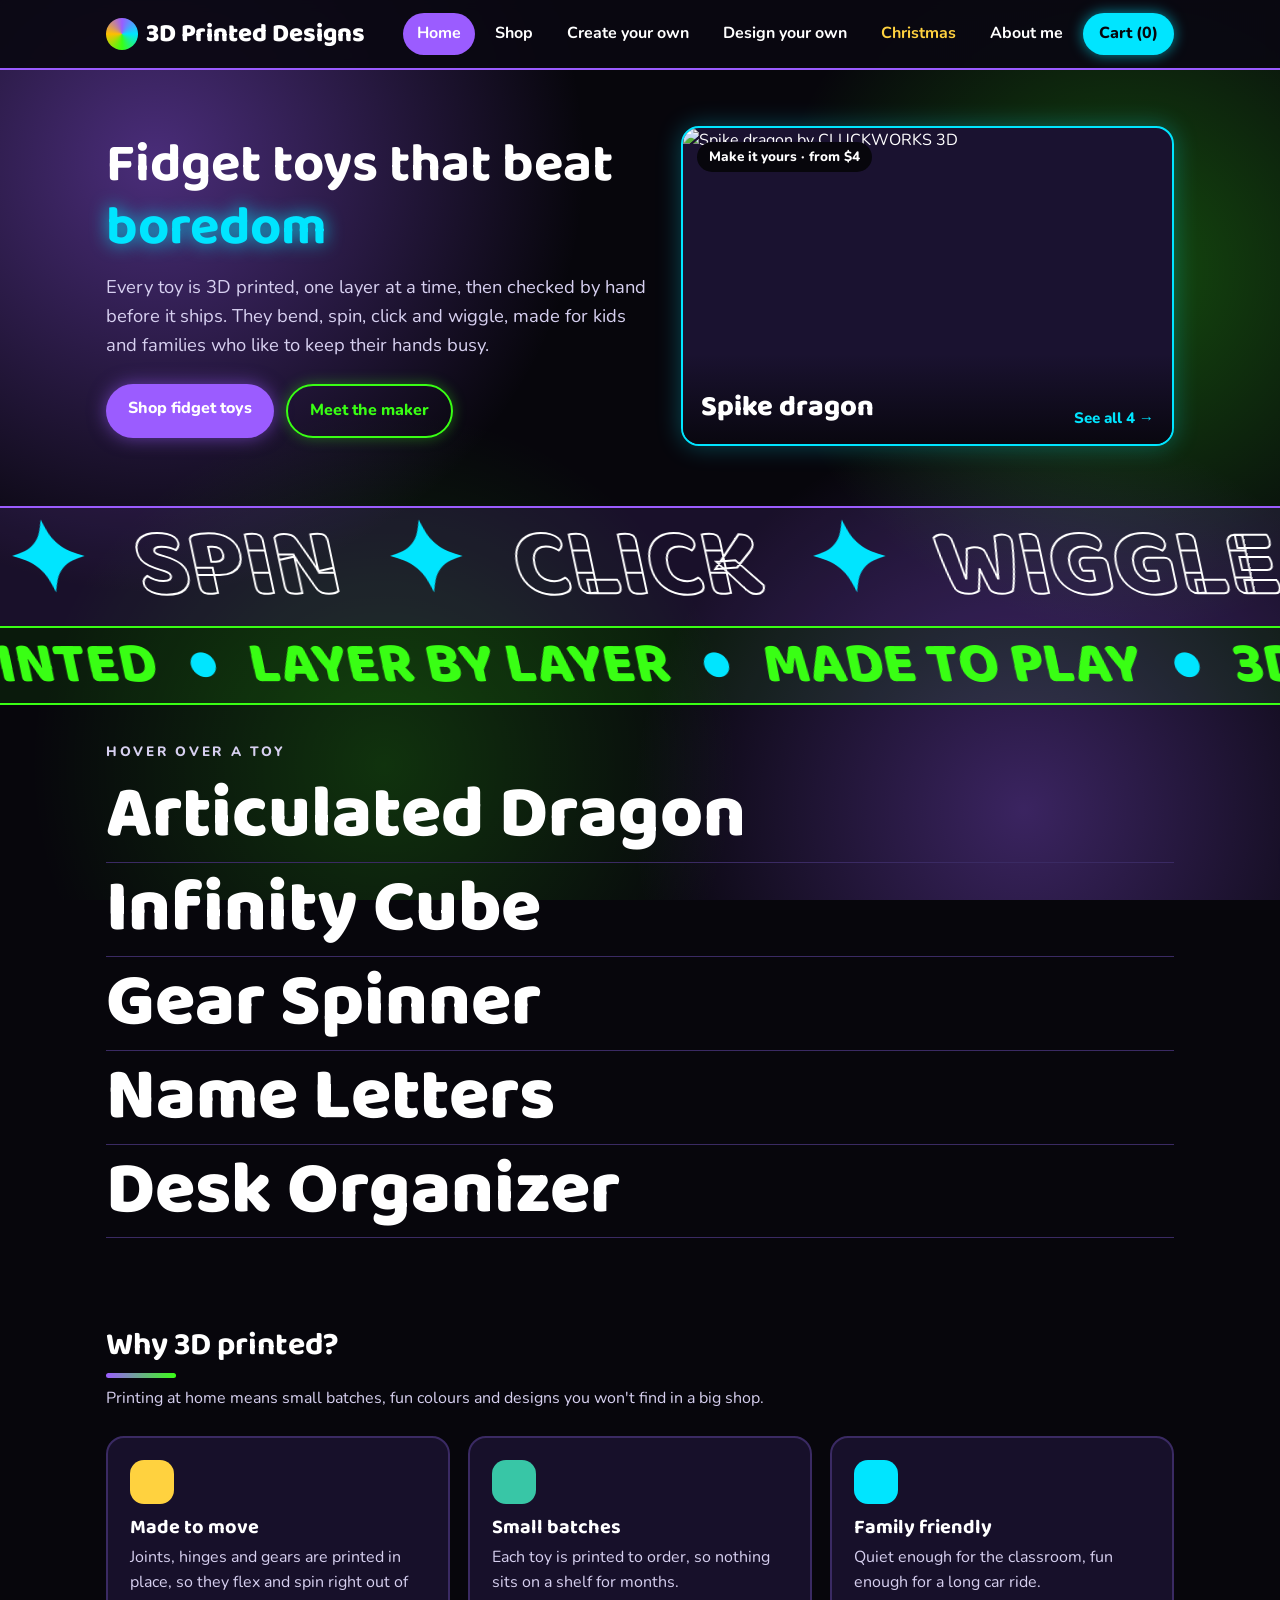
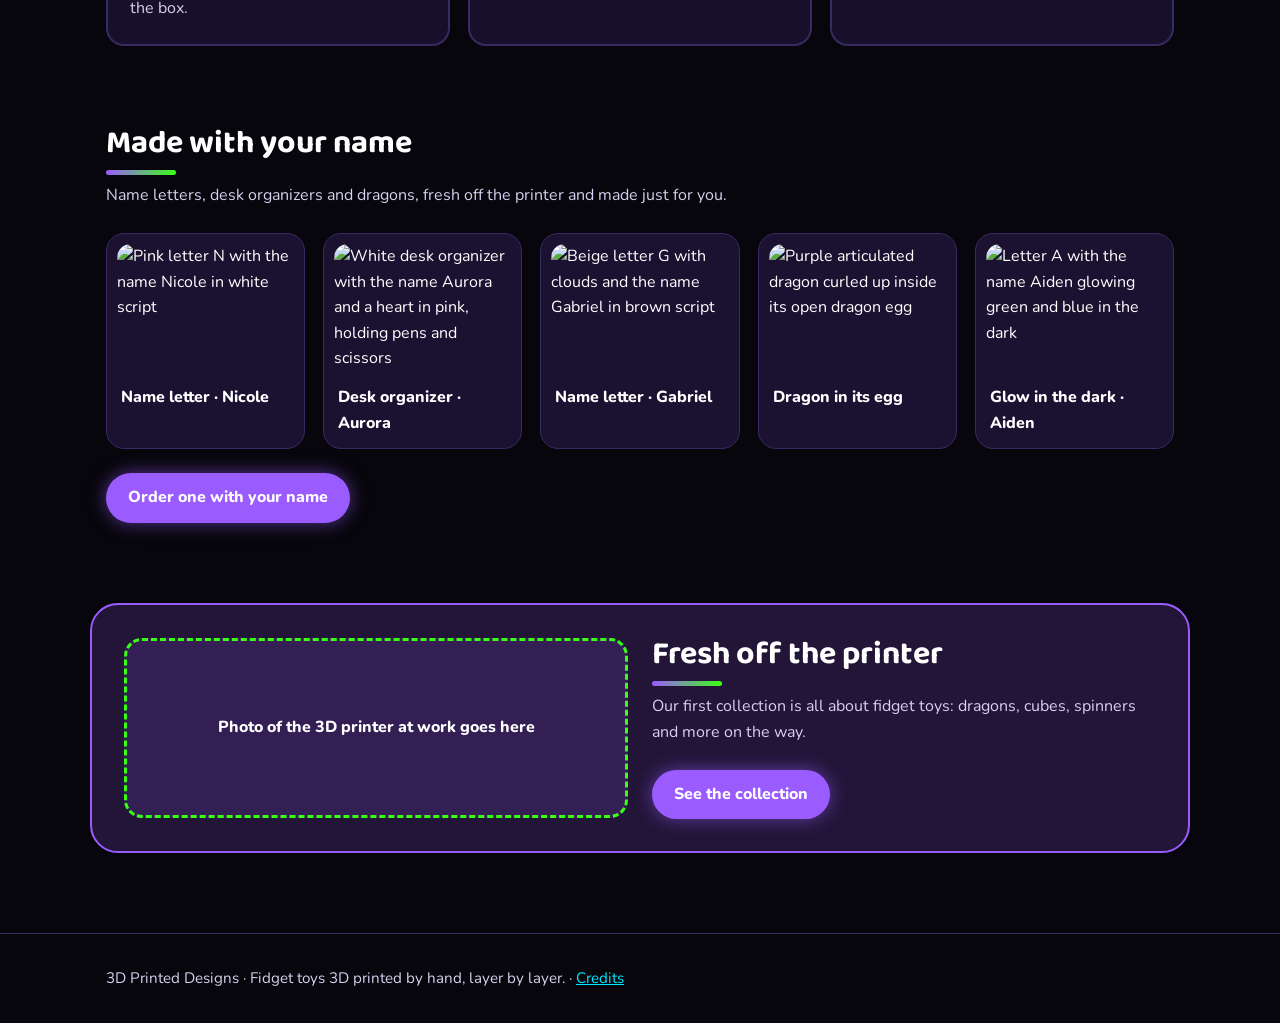
==== commit 0620eaac: "Merge pull request #14 from peevadaniela-oss/claude/project-thread-md6rah Bring meshcraze.com up to " ====
--- a/index.html
+++ b/index.html
@@ -7,7 +7,7 @@
 <meta name="description" content="3D printed fidget toys for kids and families.">
 <link rel="preconnect" href="https://fonts.googleapis.com">
 <link rel="stylesheet" href="https://fonts.googleapis.com/css2?family=Baloo+2:wght@700;800&family=Nunito:wght@400;600;700;800&display=swap">
-<link rel="stylesheet" href="styles.css?v=9">
+<link rel="stylesheet" href="styles.css?v=15">
 </head>
 <body class="home">
 <header class="site-header">
@@ -36,7 +36,7 @@
           <a class="btn secondary" href="about.html">Meet the maker</a>
         </div>
       </div>
-      <div class="ph">Hero photo goes here<small>e.g. a pile of colourful fidget toys</small></div>
+      <a class="featured" data-featured href="create.html#starters" aria-label="See our dragons, letters and organizers"></a>
     </div>
   </section>
 
@@ -46,11 +46,11 @@
     <div class="wrap">
       <p class="kinetic-hint">Hover over a toy</p>
       <ul class="toy-list">
-        <li><a href="shop.html" data-color="#9b5cff" data-tag="Fidget toy">Articulated Dragon</a></li>
-        <li><a href="shop.html" data-color="#00e5ff" data-tag="Fidget toy">Infinity Cube</a></li>
+        <li><a href="shop.html#customizable" data-color="#9b5cff" data-tag="Make it yours" data-photo="https://static.wixstatic.com/media/67b3a8_437f5fb57869465f8270393cfb940de0~mv2.jpg">Articulated Dragon</a></li>
+        <li><a href="shop.html" data-color="#00e5ff" data-tag="6 styles" data-photo="https://static.wixstatic.com/media/67b3a8_ad188962281a4235a3d90fe85c9fc55e~mv2.png">Infinity Cube</a></li>
         <li><a href="shop.html" data-color="#39ff14" data-tag="Fidget toy">Gear Spinner</a></li>
-        <li><a href="shop.html#customizable" data-color="#ff4fd8" data-tag="With your name">Name Letters</a></li>
-        <li><a href="shop.html#customizable" data-color="#ffbf00" data-tag="With your name">Desk Organizer</a></li>
+        <li><a href="shop.html#customizable" data-color="#ff4fd8" data-tag="With your name" data-photo="https://static.wixstatic.com/media/67b3a8_843ec110b9e1465a9285df9248021929~mv2.jpg">Name Letters</a></li>
+        <li><a href="shop.html#customizable" data-color="#ffbf00" data-tag="With your name" data-photo="https://static.wixstatic.com/media/67b3a8_bc684720a26c450f8fc7eaa47ddd673c~mv2.jpg">Desk Organizer</a></li>
       </ul>
     </div>
     <div class="toy-peek" aria-hidden="true"><div class="toy-peek-card"><span class="toy-peek-tag"></span><span class="toy-peek-photo">Photo coming soon</span></div></div>
@@ -69,6 +69,22 @@
   </section>
 
   <section>
+    <div class="wrap">
+      <h2>Made with your name</h2>
+      <p class="lead">Name letters, desk organizers and dragons, fresh off the printer and made just for you.</p>
+      <!-- To add a photo: upload it to the Wix media manager, then copy one <figure> below with its static.wixstatic.com address. -->
+      <div class="gallery">
+        <figure><img src="https://static.wixstatic.com/media/67b3a8_843ec110b9e1465a9285df9248021929~mv2.jpg" alt="Pink letter N with the name Nicole in white script" loading="lazy"><figcaption>Name letter · Nicole</figcaption></figure>
+        <figure><img src="https://static.wixstatic.com/media/67b3a8_bc684720a26c450f8fc7eaa47ddd673c~mv2.jpg" alt="White desk organizer with the name Aurora and a heart in pink, holding pens and scissors" loading="lazy"><figcaption>Desk organizer · Aurora</figcaption></figure>
+        <figure><img src="https://static.wixstatic.com/media/67b3a8_6ca34f89df514fa391d50ba0678b32fb~mv2.jpg" alt="Beige letter G with clouds and the name Gabriel in brown script" loading="lazy"><figcaption>Name letter · Gabriel</figcaption></figure>
+        <figure><img src="https://static.wixstatic.com/media/67b3a8_437f5fb57869465f8270393cfb940de0~mv2.jpg" alt="Purple articulated dragon curled up inside its open dragon egg" loading="lazy"><figcaption>Dragon in its egg</figcaption></figure>
+        <figure><img src="https://static.wixstatic.com/media/67b3a8_1abe3dab4a5e454aa913baf77a61e0cf~mv2.jpg" alt="Letter A with the name Aiden glowing green and blue in the dark" loading="lazy"><figcaption>Glow in the dark · Aiden</figcaption></figure>
+      </div>
+      <a class="btn" href="shop.html#customizable">Order one with your name</a>
+    </div>
+  </section>
+
+  <section>
     <div class="wrap band">
       <div class="ph">Photo of the 3D printer at work goes here</div>
       <div>
@@ -81,7 +97,7 @@
 </main>
 
 <footer class="site-footer">
-  <div class="wrap">3D Printed Designs · Fidget toys 3D printed by hand, layer by layer.</div>
+  <div class="wrap">3D Printed Designs · Fidget toys 3D printed by hand, layer by layer. · <a href="credits.html">Credits</a></div>
 </footer>
 
 <div class="drawer-bg" id="drawer-bg"></div>
@@ -95,8 +111,8 @@
     <button class="btn" id="checkout" type="button" disabled>Checkout</button>
   </footer>
 </aside>
-<script src="kinetic.js?v=7"></script>
-<script src="bigscroll.js?v=1" defer></script>
-<script type="module" src="app.js?v=4"></script>
+<script src="kinetic.js?v=8"></script>
+<script type="module" src="featured.js?v=1"></script>
+<script type="module" src="app.js?v=7"></script>
 </body>
 </html>
--- a/styles.css
+++ b/styles.css
@@ -67,6 +67,12 @@
 .feature .dot { width: 44px; height: 44px; border-radius: 14px; margin-bottom: 12px; }
 .feature h3 { margin: 0 0 6px; font-size: 1.25rem; }
 .feature p { margin: 0; color: var(--muted); }
+
+/* photo gallery: add a <figure> with a photo from the Wix media manager */
+.gallery { display: grid; grid-template-columns: repeat(auto-fill, minmax(190px, 1fr)); gap: 18px; margin-bottom: 24px; }
+.gallery figure { margin: 0; background: var(--card); border: 1px solid var(--line); border-radius: var(--radius); padding: 10px; }
+.gallery img { display: block; width: 100%; aspect-ratio: 4 / 3; object-fit: cover; border-radius: 14px; }
+.gallery figcaption { font-weight: 800; padding: 8px 4px 2px; }
 
 .band { background: #f1ecff; border-radius: 28px; padding: 32px; display: grid; grid-template-columns: 1fr 1fr; gap: 24px; align-items: center; }
 
@@ -338,61 +344,46 @@
 .toy-peek.show .toy-peek-card { transform: scale(1); opacity: 1; }
 .toy-peek-tag { align-self: flex-start; background: #07060c; color: #fff; border-radius: 999px; padding: 3px 10px; font-size: .8rem; }
 .toy-peek-photo { border: 2px dashed rgba(7, 6, 12, .55); border-radius: 14px; flex: 1; margin-top: 10px; display: flex; align-items: center; justify-content: center; text-align: center; font-size: .85rem; }
+.toy-peek-photo.has-photo { border: 0; background-size: cover; background-position: center; }
 @media (prefers-reduced-motion: reduce) { .toy-list a:hover .ch { animation: none; } }
 
 /* Christmas link in the nav */
 nav a.nav-xmas { color: #ffd23f; }
 nav a.nav-xmas:hover, nav a.nav-xmas[aria-current="page"] { background: #d62828; color: #fff; }
 
-/* ===== Bigger scrolling (all pages) ===== */
-/* Thick scrollbar for computers and Android browsers that show one */
-html { scrollbar-width: auto; scrollbar-color: #9b5cff #120c22; }
-::-webkit-scrollbar { width: 18px; height: 18px; }
-::-webkit-scrollbar-track { background: #120c22; }
-::-webkit-scrollbar-thumb { background: linear-gradient(#9b5cff, #00e5ff); border-radius: 999px; border: 3px solid #120c22; min-height: 60px; }
-::-webkit-scrollbar-thumb:hover { background: linear-gradient(#b48aff, #39ff14); }
-
-/* Big drag handle on phones and tablets (bigscroll.js) */
-.big-scroll { position: fixed; right: 4px; top: 84px; bottom: 16px; width: 52px; z-index: 15; display: flex; flex-direction: column; align-items: center; gap: 6px; opacity: .55; transition: opacity .25s; pointer-events: none; }
-.big-scroll[hidden] { display: none; }
-.big-scroll.awake, .big-scroll.dragging { opacity: 1; }
-.big-scroll > * { pointer-events: auto; }
-.big-scroll-step { width: 48px; height: 48px; border-radius: 50%; border: 2px solid #00e5ff; background: rgba(18, 12, 34, .9); color: #fff; font-size: 1.1rem; cursor: pointer; touch-action: manipulation; }
-.big-scroll-track { position: relative; flex: 1; width: 16px; border-radius: 999px; background: rgba(18, 12, 34, .55); pointer-events: none; }
-.big-scroll-thumb { position: absolute; top: 0; left: 50%; margin-left: -24px; width: 48px; height: 84px; border-radius: 999px; background: linear-gradient(#9b5cff, #00e5ff); border: 3px solid #fff; box-shadow: 0 0 16px rgba(0, 229, 255, .7); touch-action: none; cursor: grab; display: flex; flex-direction: column; align-items: center; justify-content: center; gap: 5px; pointer-events: auto; }
-.big-scroll-thumb span { width: 20px; height: 3px; border-radius: 3px; background: rgba(255, 255, 255, .9); }
-.big-scroll.dragging .big-scroll-thumb { cursor: grabbing; transform-origin: center; box-shadow: 0 0 26px rgba(57, 255, 20, .8); }
-.drawer.open ~ .big-scroll, body:has(.drawer.open) .big-scroll { display: none; }
-
-/* ===== Shop: side search and categories ===== */
-.shop-layout { display: grid; grid-template-columns: 250px 1fr; gap: 28px; align-items: start; }
-.shop-side { position: sticky; top: 92px; background: rgba(26, 18, 48, .92); border: 2px solid var(--brand); border-radius: 22px; padding: 18px; color: #fff; display: grid; gap: 14px; }
-.shop-side h2 { font-size: 1.3rem; margin: 0; color: #fff; }
-.side-search label { display: block; font-weight: 800; margin-bottom: 6px; }
-.side-search .search-box { position: relative; }
-.side-search input { width: 100%; font: inherit; font-size: 1.05rem; padding: 12px 42px 12px 14px; border-radius: 14px; border: 2px solid var(--pop); background: #0f0a1c; color: #fff; }
-.side-search input:focus { outline: none; border-color: var(--neon); box-shadow: 0 0 12px rgba(57, 255, 20, .5); }
-.side-search input::-webkit-search-cancel-button { display: none; }
-.search-clear { position: absolute; right: 6px; top: 50%; transform: translateY(-50%); width: 34px; height: 34px; border-radius: 50%; border: 0; background: var(--brand); color: #fff; font-size: 1.1rem; cursor: pointer; }
-.search-clear[hidden] { display: none; }
-.cat-list { list-style: none; margin: 0; padding: 0; display: grid; gap: 8px; }
-.cat-list button { width: 100%; text-align: left; font: inherit; font-weight: 800; font-size: 1.05rem; color: #fff; background: rgba(155, 92, 255, .18); border: 2px solid var(--line); border-radius: 14px; padding: 11px 14px; cursor: pointer; display: flex; align-items: center; gap: 10px; min-height: 48px; }
-.cat-list button:hover { border-color: var(--pop); }
-.cat-list button[aria-pressed="true"] { background: var(--brand); border-color: var(--pop); box-shadow: 0 0 14px rgba(0, 229, 255, .5); }
-.cat-list .cat-icon { font-size: 1.3rem; line-height: 1; }
-.shop-main h1 { font-size: 2.4rem; margin: 0 0 8px; }
-.search-note { margin: 0 0 16px; font-weight: 700; }
-.search-note button { margin-left: 8px; }
-.search-note:empty { display: none; }
-
-@media (max-width: 860px) {
-  .shop-layout { grid-template-columns: 1fr; gap: 18px; }
-  .shop-side { position: static; }
-  .cat-list { grid-template-columns: repeat(2, 1fr); }
-  .cat-list button { justify-content: center; text-align: center; font-size: 1rem; padding: 10px; }
-  .shop-main h1 { font-size: 2rem; }
-}
-@media (pointer: coarse) {
-  /* leave room for the big scroll handle on the right */
-  .shop-layout, body > main > section > .wrap { padding-right: 60px; }
-}
+/* a real photo dropped in where a .ph placeholder was */
+img.photo { display: block; width: 100%; height: 100%; object-fit: cover; border-radius: var(--radius); }
+.hero img.photo { min-height: 320px; }
+.about img.photo { min-height: 360px; }
+
+/* shop card: pick a variant (e.g. which dragon) */
+.option-pick { display: grid; gap: 6px; }
+.option-pick[hidden] { display: none; }
+.card .option-open { justify-self: start; color: var(--pop); font-weight: 800; }
+.option-chips { display: flex; flex-wrap: wrap; gap: 6px; }
+.option-chip { font: inherit; font-size: .85rem; font-weight: 800; color: #fff; cursor: pointer; display: flex; align-items: center; gap: 6px; padding: 4px 10px 4px 4px; border-radius: 999px; background: #0f0a1c; border: 2px solid var(--line); }
+.option-chip:hover { border-color: var(--pop); }
+.option-chip[aria-pressed="true"] { border-color: var(--neon); box-shadow: 0 0 10px rgba(57, 255, 20, .4); }
+.card .option-chip img { width: 28px; height: 28px; aspect-ratio: 1 / 1; border-radius: 50%; object-fit: cover; }
+
+/* Home and Shop: one of the dragons, letters and organizers, different each visit (featured.js) */
+.featured { position: relative; display: block; min-height: 320px; border-radius: var(--radius); overflow: hidden; color: #fff; text-decoration: none; border: 2px solid var(--pop); box-shadow: 0 0 24px rgba(0, 229, 255, .3); background: #1a1230; transition: transform .2s; }
+.featured:hover, .featured:focus-visible { transform: translateY(-3px); }
+.featured img { position: absolute; inset: 0; width: 100%; height: 100%; object-fit: cover; }
+.featured-tag { position: absolute; top: 14px; left: 14px; background: #07060c; border-radius: 999px; padding: 4px 12px; font-weight: 800; font-size: .85rem; }
+.featured-name { position: absolute; left: 0; right: 0; bottom: 0; padding: 30px 18px 14px; background: linear-gradient(transparent, rgba(7, 6, 12, .9)); font-family: "Baloo 2", sans-serif; font-weight: 800; font-size: 1.8rem; display: flex; justify-content: space-between; align-items: end; gap: 12px; }
+.featured-name small { font-family: "Nunito", sans-serif; font-size: .95rem; color: var(--pop); }
+.featured-wide { min-height: 220px; margin: 0 0 20px; }
+@media (max-width: 860px) { .featured { min-height: 240px; } }
+
+/* shop: who designed the animals */
+.credits { margin-top: 18px; }
+.credits summary { cursor: pointer; font-weight: 800; color: var(--pop); }
+.credits a { color: var(--pop); }
+.credits ul { margin: 8px 0 0; padding-left: 20px; display: grid; gap: 4px; }
+
+/* credits page and footer link */
+.credits-page { max-width: 860px; background: rgba(15, 10, 28, .92); border: 2px solid var(--line); border-radius: var(--radius); padding: 24px 28px; color: #fff; }
+.credits-page h2 { font-size: 1.5rem; margin-top: 28px; }
+.credits-page ul { display: grid; gap: 6px; padding-left: 20px; }
+.credits-page a, .site-footer a { color: var(--pop); }
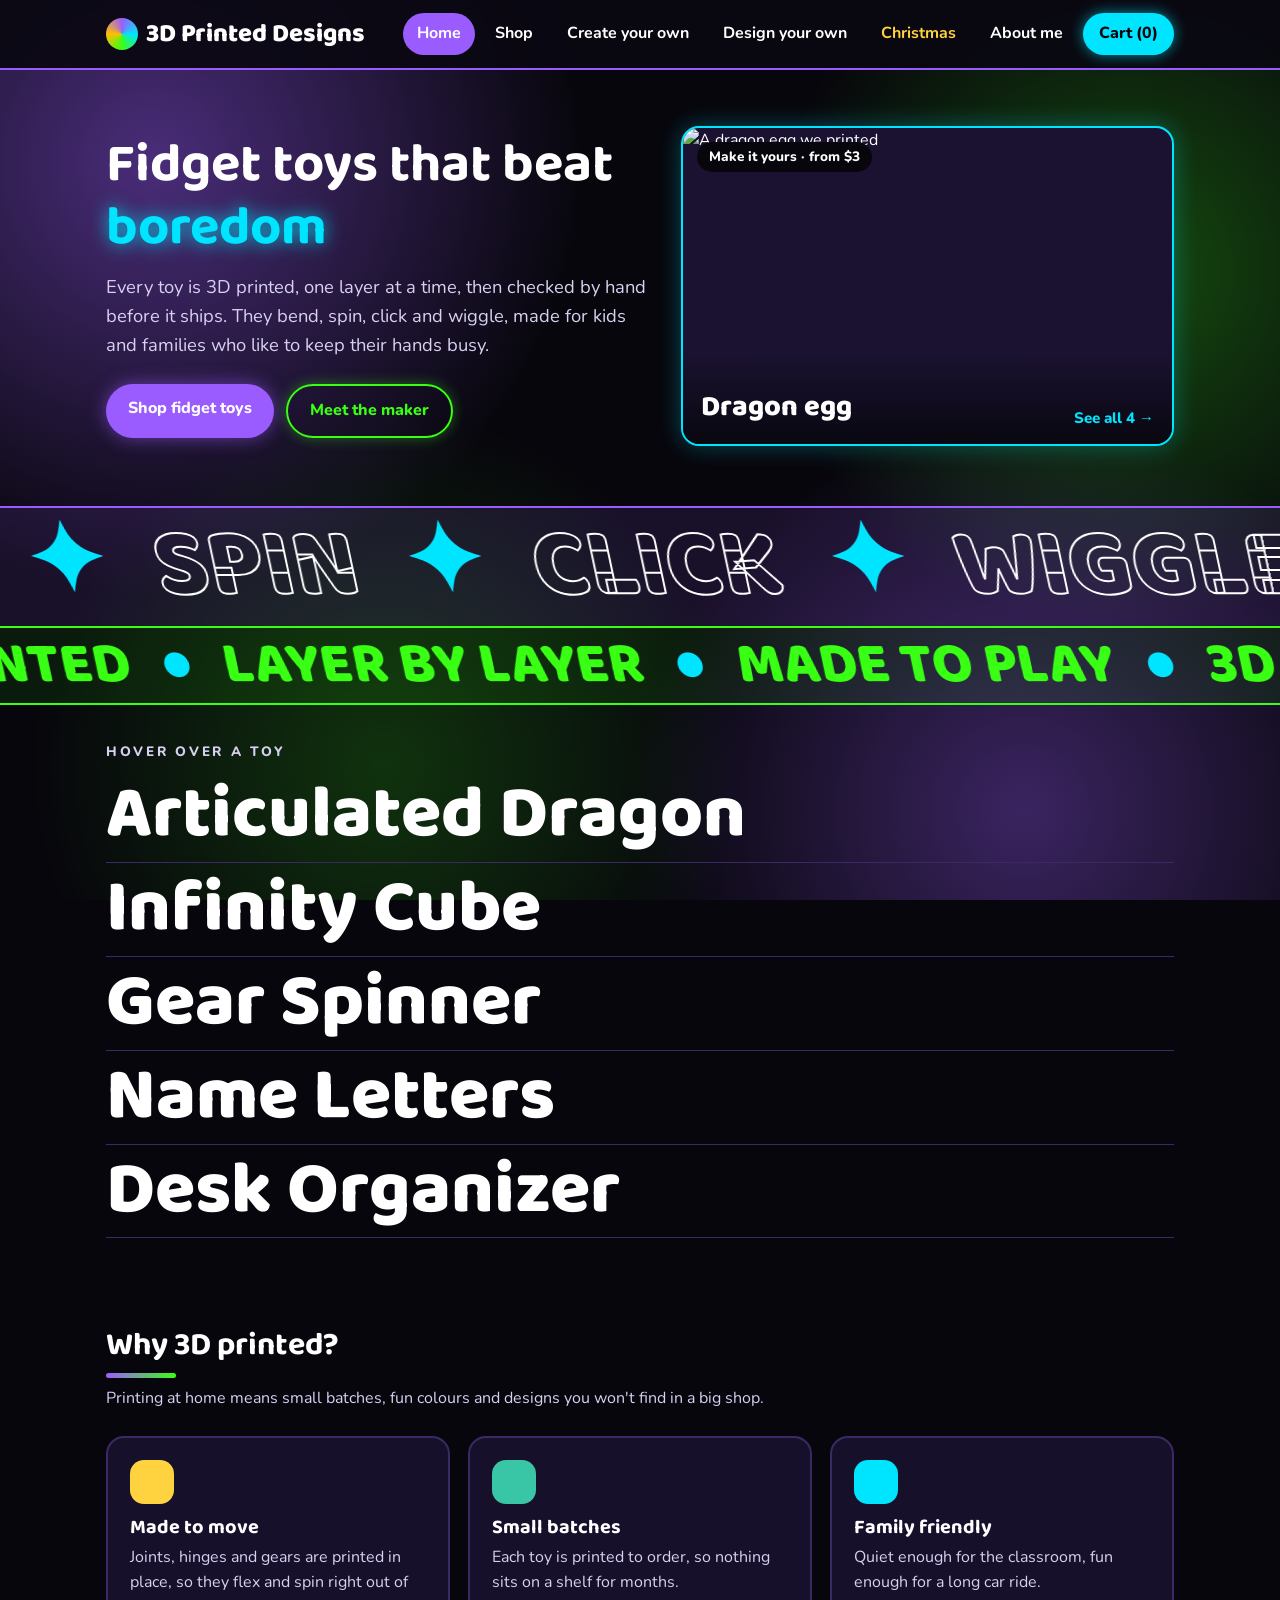
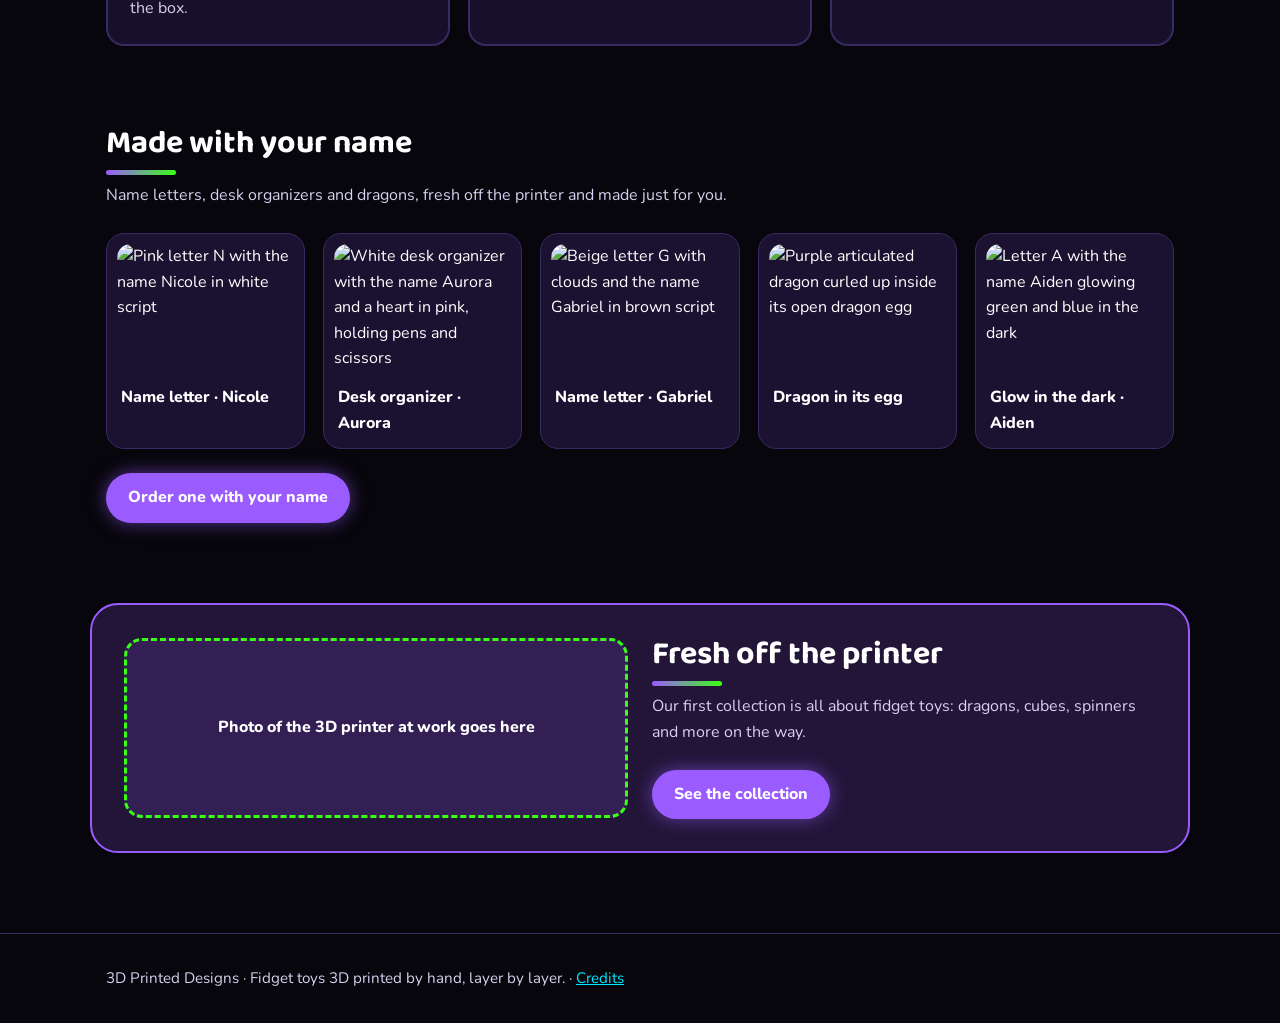
==== commit 3960da77: "Merge main into the Stripe checkout branch Co-Authored-By: Claude Opus 5.5 <noreply@anthropic.com> C" ====
--- a/index.html
+++ b/index.html
@@ -113,6 +113,6 @@
 </aside>
 <script src="kinetic.js?v=8"></script>
 <script type="module" src="featured.js?v=1"></script>
-<script type="module" src="app.js?v=7"></script>
+<script type="module" src="app.js?v=8"></script>
 </body>
 </html>
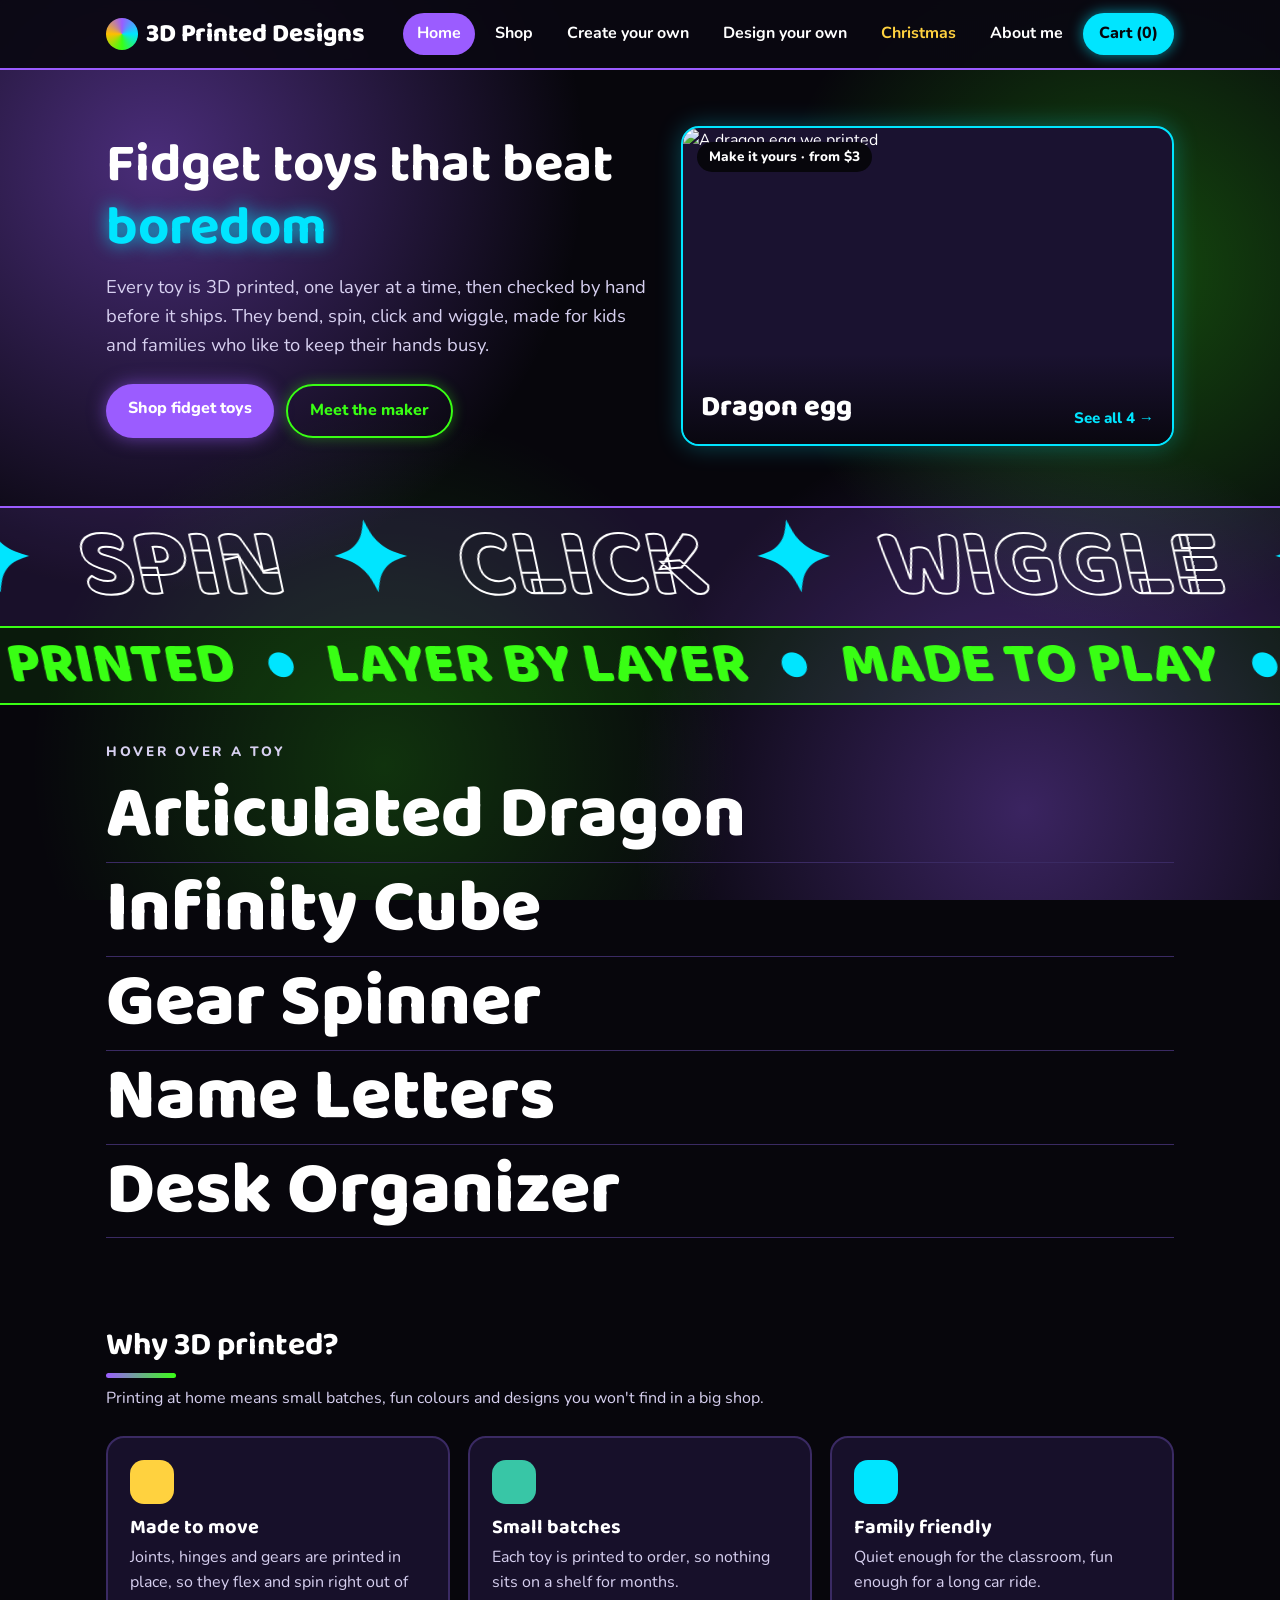
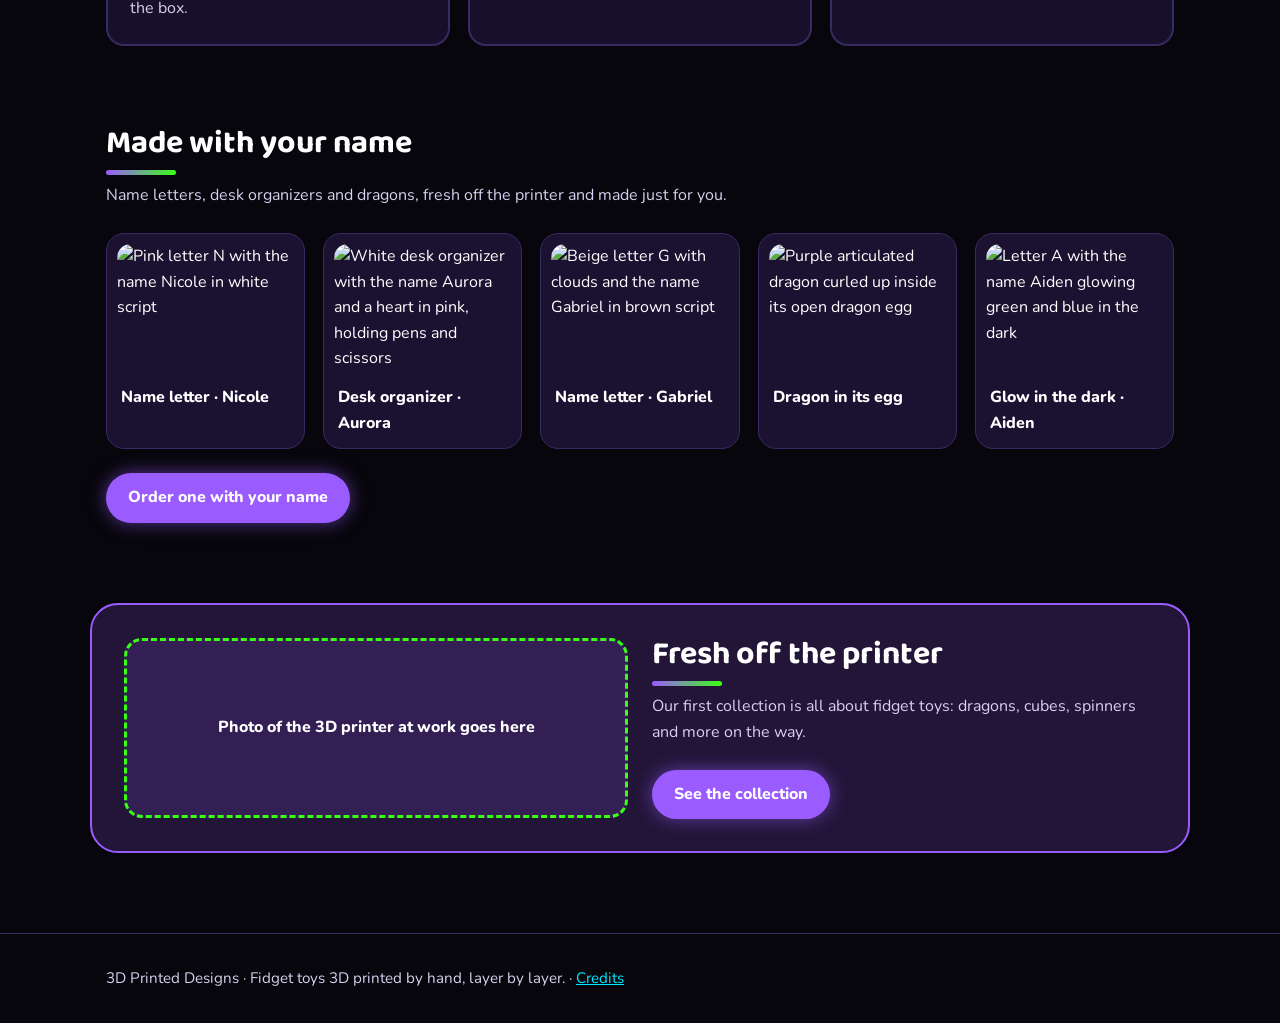
==== commit 40403d4a: "Merge main into side search branch Keep the Animals credits, featured banner, dragon picker and Cred" ====
--- a/index.html
+++ b/index.html
@@ -7,7 +7,7 @@
 <meta name="description" content="3D printed fidget toys for kids and families.">
 <link rel="preconnect" href="https://fonts.googleapis.com">
 <link rel="stylesheet" href="https://fonts.googleapis.com/css2?family=Baloo+2:wght@700;800&family=Nunito:wght@400;600;700;800&display=swap">
-<link rel="stylesheet" href="styles.css?v=15">
+<link rel="stylesheet" href="styles.css?v=16">
 </head>
 <body class="home">
 <header class="site-header">
@@ -113,6 +113,7 @@
 </aside>
 <script src="kinetic.js?v=8"></script>
 <script type="module" src="featured.js?v=1"></script>
+<script src="bigscroll.js?v=1" defer></script>
 <script type="module" src="app.js?v=8"></script>
 </body>
 </html>
--- a/styles.css
+++ b/styles.css
@@ -387,3 +387,55 @@
 .credits-page h2 { font-size: 1.5rem; margin-top: 28px; }
 .credits-page ul { display: grid; gap: 6px; padding-left: 20px; }
 .credits-page a, .site-footer a { color: var(--pop); }
+/* ===== Bigger scrolling (all pages) ===== */
+/* Thick scrollbar for computers and Android browsers that show one */
+html { scrollbar-width: auto; scrollbar-color: #9b5cff #120c22; }
+::-webkit-scrollbar { width: 18px; height: 18px; }
+::-webkit-scrollbar-track { background: #120c22; }
+::-webkit-scrollbar-thumb { background: linear-gradient(#9b5cff, #00e5ff); border-radius: 999px; border: 3px solid #120c22; min-height: 60px; }
+::-webkit-scrollbar-thumb:hover { background: linear-gradient(#b48aff, #39ff14); }
+
+/* Big drag handle on phones and tablets (bigscroll.js) */
+.big-scroll { position: fixed; right: 4px; top: 84px; bottom: 16px; width: 52px; z-index: 15; display: flex; flex-direction: column; align-items: center; gap: 6px; opacity: .55; transition: opacity .25s; pointer-events: none; }
+.big-scroll[hidden] { display: none; }
+.big-scroll.awake, .big-scroll.dragging { opacity: 1; }
+.big-scroll > * { pointer-events: auto; }
+.big-scroll-step { width: 48px; height: 48px; border-radius: 50%; border: 2px solid #00e5ff; background: rgba(18, 12, 34, .9); color: #fff; font-size: 1.1rem; cursor: pointer; touch-action: manipulation; }
+.big-scroll-track { position: relative; flex: 1; width: 16px; border-radius: 999px; background: rgba(18, 12, 34, .55); pointer-events: none; }
+.big-scroll-thumb { position: absolute; top: 0; left: 50%; margin-left: -24px; width: 48px; height: 84px; border-radius: 999px; background: linear-gradient(#9b5cff, #00e5ff); border: 3px solid #fff; box-shadow: 0 0 16px rgba(0, 229, 255, .7); touch-action: none; cursor: grab; display: flex; flex-direction: column; align-items: center; justify-content: center; gap: 5px; pointer-events: auto; }
+.big-scroll-thumb span { width: 20px; height: 3px; border-radius: 3px; background: rgba(255, 255, 255, .9); }
+.big-scroll.dragging .big-scroll-thumb { cursor: grabbing; transform-origin: center; box-shadow: 0 0 26px rgba(57, 255, 20, .8); }
+.drawer.open ~ .big-scroll, body:has(.drawer.open) .big-scroll { display: none; }
+
+/* ===== Shop: side search and categories ===== */
+.shop-layout { display: grid; grid-template-columns: 250px 1fr; gap: 28px; align-items: start; }
+.shop-side { position: sticky; top: 92px; background: rgba(26, 18, 48, .92); border: 2px solid var(--brand); border-radius: 22px; padding: 18px; color: #fff; display: grid; gap: 14px; }
+.shop-side h2 { font-size: 1.3rem; margin: 0; color: #fff; }
+.side-search label { display: block; font-weight: 800; margin-bottom: 6px; }
+.side-search .search-box { position: relative; }
+.side-search input { width: 100%; font: inherit; font-size: 1.05rem; padding: 12px 42px 12px 14px; border-radius: 14px; border: 2px solid var(--pop); background: #0f0a1c; color: #fff; }
+.side-search input:focus { outline: none; border-color: var(--neon); box-shadow: 0 0 12px rgba(57, 255, 20, .5); }
+.side-search input::-webkit-search-cancel-button { display: none; }
+.search-clear { position: absolute; right: 6px; top: 50%; transform: translateY(-50%); width: 34px; height: 34px; border-radius: 50%; border: 0; background: var(--brand); color: #fff; font-size: 1.1rem; cursor: pointer; }
+.search-clear[hidden] { display: none; }
+.cat-list { list-style: none; margin: 0; padding: 0; display: grid; gap: 8px; }
+.cat-list button { width: 100%; text-align: left; font: inherit; font-weight: 800; font-size: 1.05rem; color: #fff; background: rgba(155, 92, 255, .18); border: 2px solid var(--line); border-radius: 14px; padding: 11px 14px; cursor: pointer; display: flex; align-items: center; gap: 10px; min-height: 48px; }
+.cat-list button:hover { border-color: var(--pop); }
+.cat-list button[aria-pressed="true"] { background: var(--brand); border-color: var(--pop); box-shadow: 0 0 14px rgba(0, 229, 255, .5); }
+.cat-list .cat-icon { font-size: 1.3rem; line-height: 1; }
+.shop-main h1 { font-size: 2.4rem; margin: 0 0 8px; }
+.search-note { margin: 0 0 16px; font-weight: 700; }
+.search-note button { margin-left: 8px; }
+.search-note:empty { display: none; }
+
+@media (max-width: 860px) {
+  .shop-layout { grid-template-columns: 1fr; gap: 18px; }
+  .shop-side { position: static; }
+  .cat-list { grid-template-columns: repeat(2, 1fr); }
+  .cat-list button { justify-content: center; text-align: center; font-size: 1rem; padding: 10px; }
+  .shop-main h1 { font-size: 2rem; }
+}
+@media (pointer: coarse) {
+  /* leave room for the big scroll handle on the right */
+  .shop-layout, body > main > section > .wrap { padding-right: 60px; }
+}
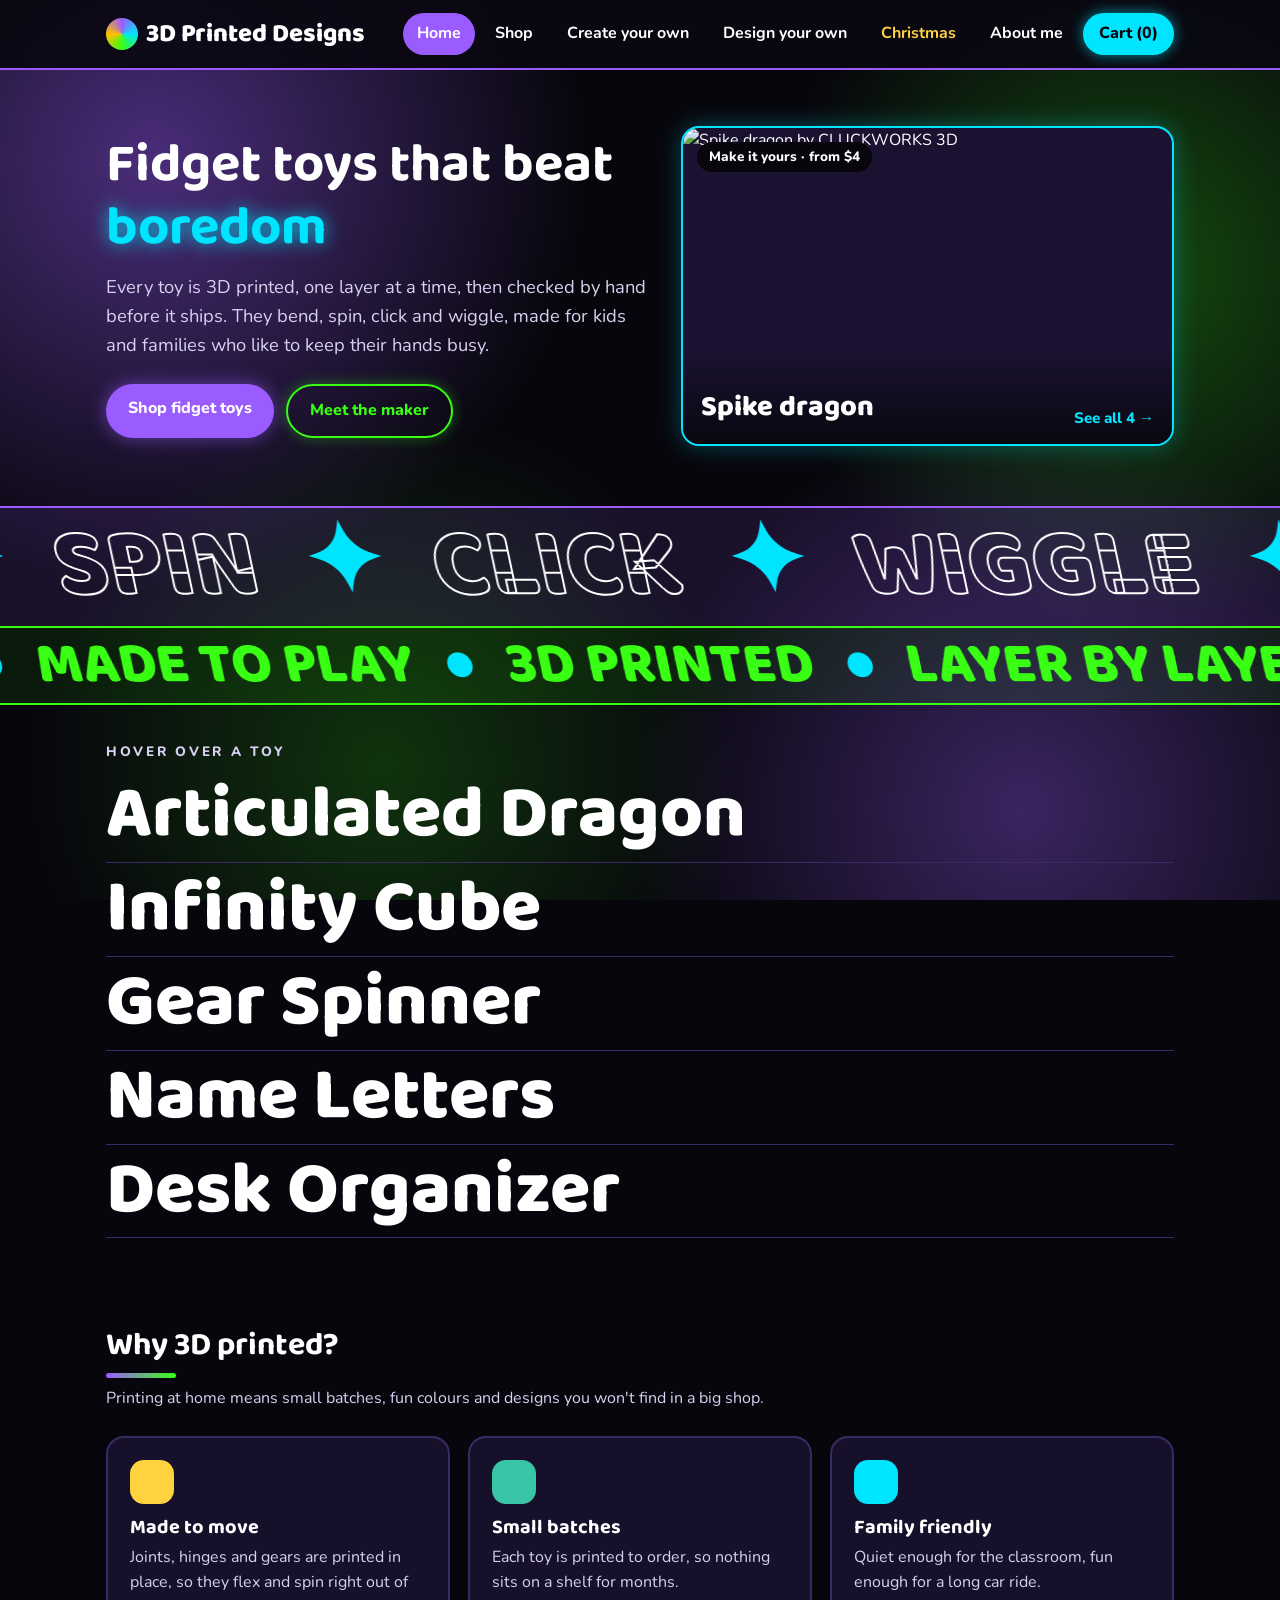
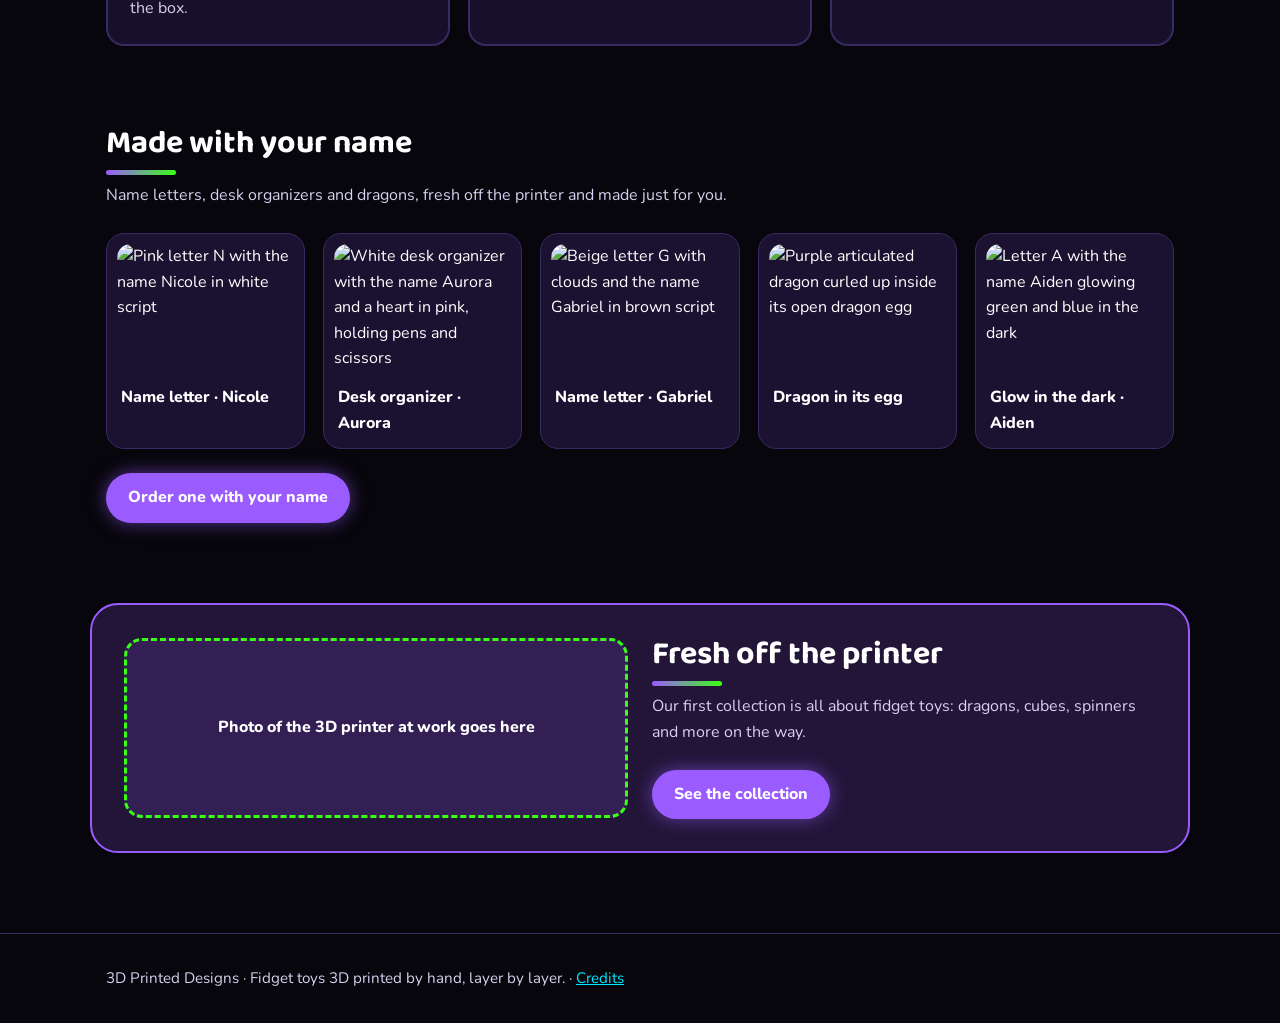
==== commit 83c19dfd: "Replace AI infinity cube pictures with credited MakerWorld photos Remove the six AI-made infinity cu" ====
--- a/index.html
+++ b/index.html
@@ -7,7 +7,7 @@
 <meta name="description" content="3D printed fidget toys for kids and families.">
 <link rel="preconnect" href="https://fonts.googleapis.com">
 <link rel="stylesheet" href="https://fonts.googleapis.com/css2?family=Baloo+2:wght@700;800&family=Nunito:wght@400;600;700;800&display=swap">
-<link rel="stylesheet" href="styles.css?v=16">
+<link rel="stylesheet" href="styles.css?v=15">
 </head>
 <body class="home">
 <header class="site-header">
@@ -47,7 +47,7 @@
       <p class="kinetic-hint">Hover over a toy</p>
       <ul class="toy-list">
         <li><a href="shop.html#customizable" data-color="#9b5cff" data-tag="Make it yours" data-photo="https://static.wixstatic.com/media/67b3a8_437f5fb57869465f8270393cfb940de0~mv2.jpg">Articulated Dragon</a></li>
-        <li><a href="shop.html" data-color="#00e5ff" data-tag="6 styles" data-photo="https://static.wixstatic.com/media/67b3a8_ad188962281a4235a3d90fe85c9fc55e~mv2.png">Infinity Cube</a></li>
+        <li><a href="shop.html" data-color="#00e5ff" data-tag="6 styles" data-photo="https://static.wixstatic.com/media/67b3a8_e97aedded12a4a29b20b47d41a36957a~mv2.png">Infinity Cube</a></li>
         <li><a href="shop.html" data-color="#39ff14" data-tag="Fidget toy">Gear Spinner</a></li>
         <li><a href="shop.html#customizable" data-color="#ff4fd8" data-tag="With your name" data-photo="https://static.wixstatic.com/media/67b3a8_843ec110b9e1465a9285df9248021929~mv2.jpg">Name Letters</a></li>
         <li><a href="shop.html#customizable" data-color="#ffbf00" data-tag="With your name" data-photo="https://static.wixstatic.com/media/67b3a8_bc684720a26c450f8fc7eaa47ddd673c~mv2.jpg">Desk Organizer</a></li>
@@ -113,7 +113,6 @@
 </aside>
 <script src="kinetic.js?v=8"></script>
 <script type="module" src="featured.js?v=1"></script>
-<script src="bigscroll.js?v=1" defer></script>
-<script type="module" src="app.js?v=8"></script>
+<script type="module" src="app.js?v=7"></script>
 </body>
 </html>
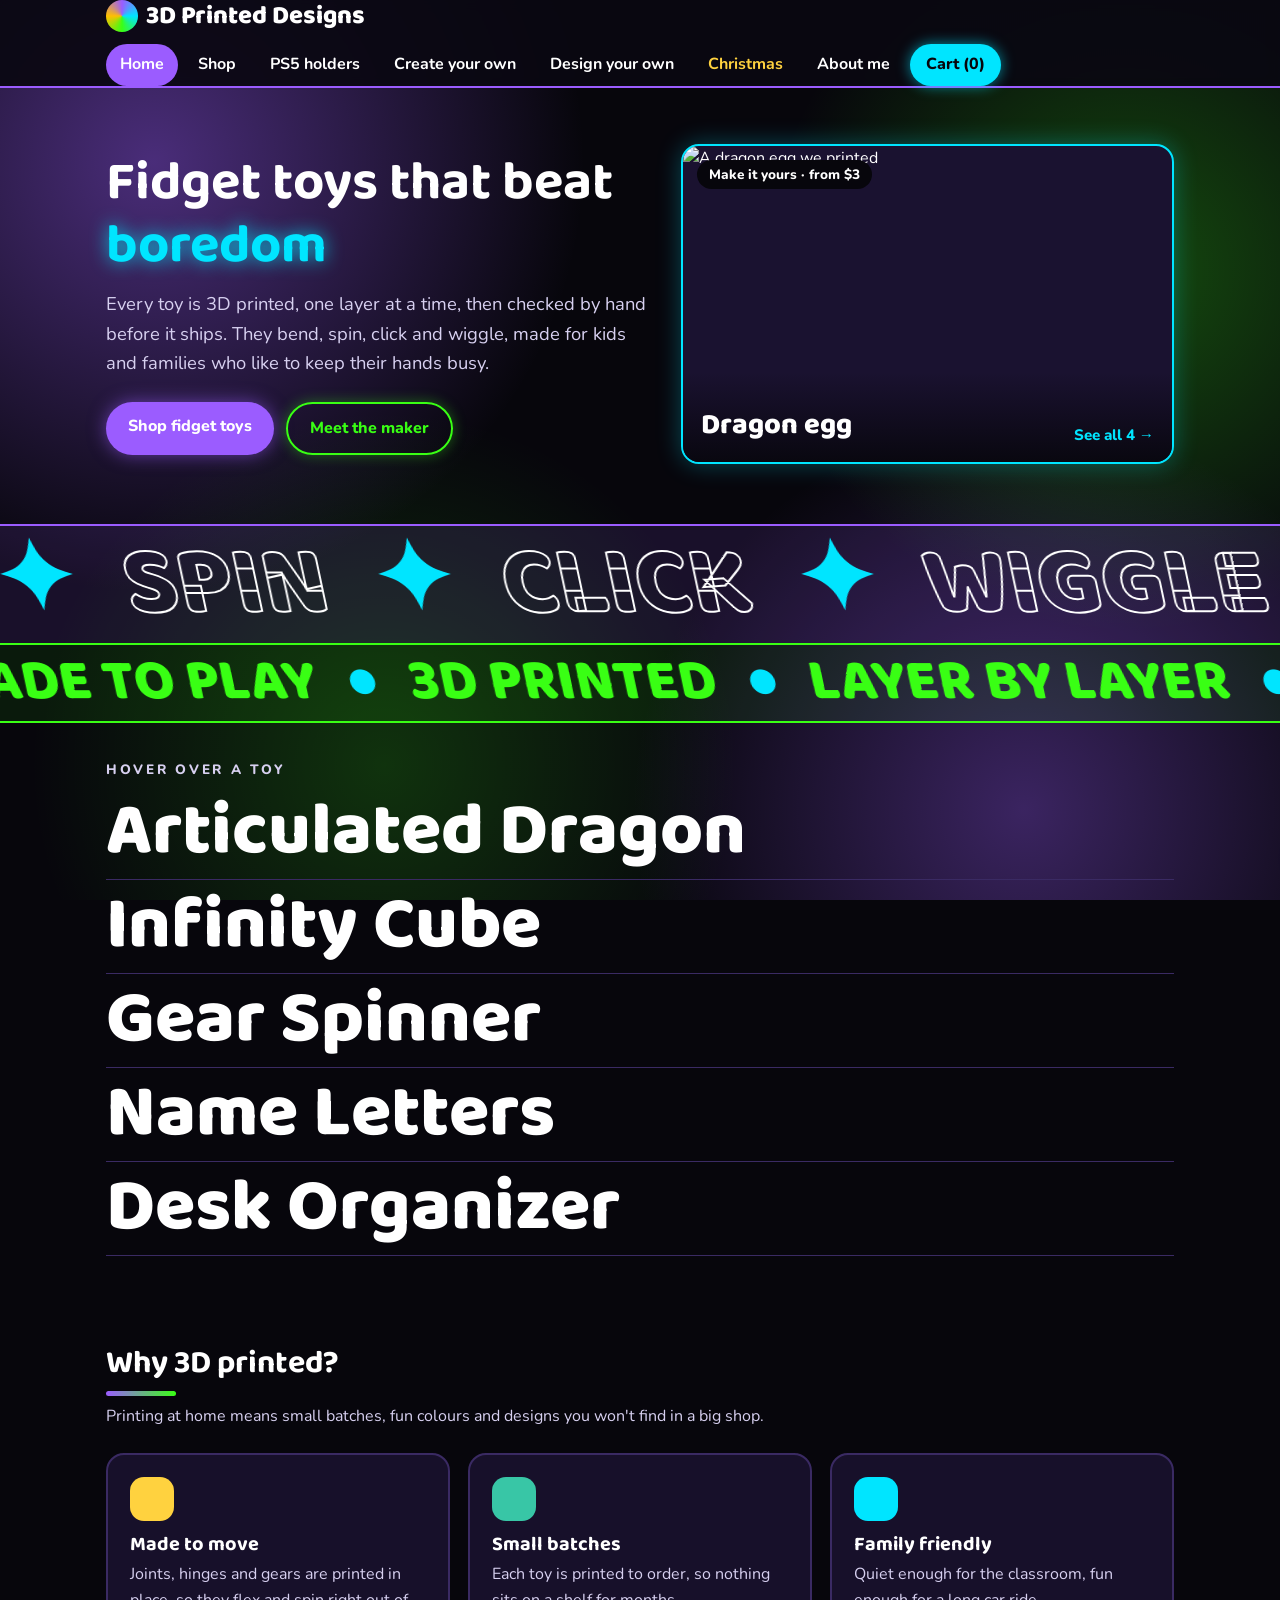
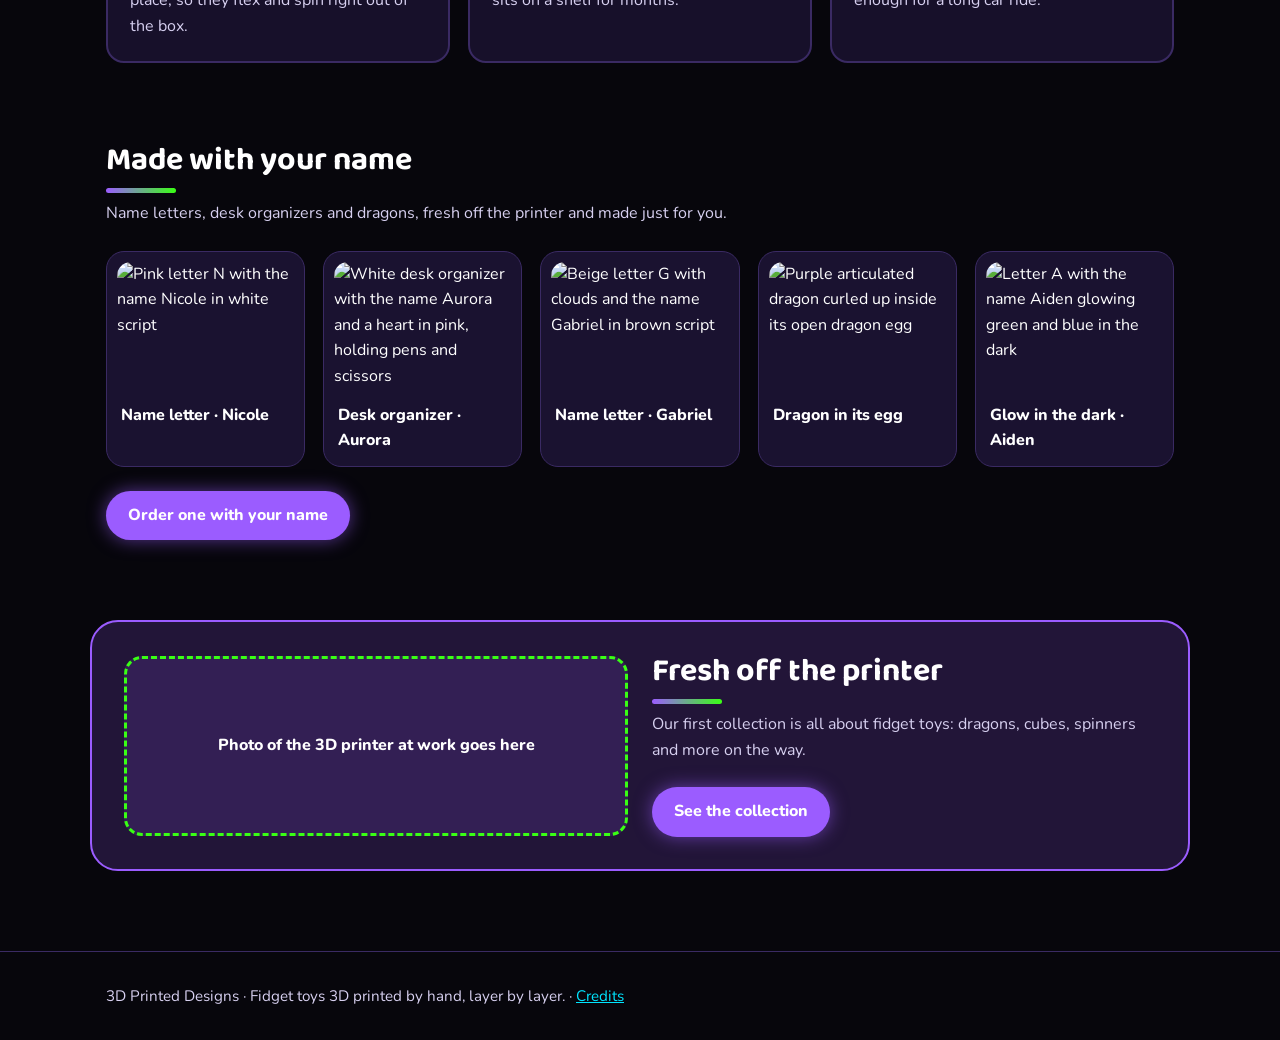
==== commit bd0db937: "Add a PS5 holders catalog page with 20 sellable designs New ps5.html lists 14 controller holders and" ====
--- a/index.html
+++ b/index.html
@@ -16,6 +16,7 @@
     <nav>
       <a href="index.html" aria-current="page">Home</a>
       <a href="shop.html">Shop</a>
+      <a href="ps5.html">PS5 holders</a>
       <a href="create.html">Create your own</a>
       <a href="design.html">Design your own</a>
       <a href="christmas.html" class="nav-xmas">Christmas</a>
@@ -47,7 +48,7 @@
       <p class="kinetic-hint">Hover over a toy</p>
       <ul class="toy-list">
         <li><a href="shop.html#customizable" data-color="#9b5cff" data-tag="Make it yours" data-photo="https://static.wixstatic.com/media/67b3a8_437f5fb57869465f8270393cfb940de0~mv2.jpg">Articulated Dragon</a></li>
-        <li><a href="shop.html" data-color="#00e5ff" data-tag="6 styles" data-photo="https://static.wixstatic.com/media/67b3a8_e97aedded12a4a29b20b47d41a36957a~mv2.png">Infinity Cube</a></li>
+        <li><a href="shop.html" data-color="#00e5ff" data-tag="6 styles" data-photo="https://static.wixstatic.com/media/67b3a8_ad188962281a4235a3d90fe85c9fc55e~mv2.png">Infinity Cube</a></li>
         <li><a href="shop.html" data-color="#39ff14" data-tag="Fidget toy">Gear Spinner</a></li>
         <li><a href="shop.html#customizable" data-color="#ff4fd8" data-tag="With your name" data-photo="https://static.wixstatic.com/media/67b3a8_843ec110b9e1465a9285df9248021929~mv2.jpg">Name Letters</a></li>
         <li><a href="shop.html#customizable" data-color="#ffbf00" data-tag="With your name" data-photo="https://static.wixstatic.com/media/67b3a8_bc684720a26c450f8fc7eaa47ddd673c~mv2.jpg">Desk Organizer</a></li>
--- a/styles.css
+++ b/styles.css
@@ -387,55 +387,14 @@
 .credits-page h2 { font-size: 1.5rem; margin-top: 28px; }
 .credits-page ul { display: grid; gap: 6px; padding-left: 20px; }
 .credits-page a, .site-footer a { color: var(--pop); }
-/* ===== Bigger scrolling (all pages) ===== */
-/* Thick scrollbar for computers and Android browsers that show one */
-html { scrollbar-width: auto; scrollbar-color: #9b5cff #120c22; }
-::-webkit-scrollbar { width: 18px; height: 18px; }
-::-webkit-scrollbar-track { background: #120c22; }
-::-webkit-scrollbar-thumb { background: linear-gradient(#9b5cff, #00e5ff); border-radius: 999px; border: 3px solid #120c22; min-height: 60px; }
-::-webkit-scrollbar-thumb:hover { background: linear-gradient(#b48aff, #39ff14); }
-
-/* Big drag handle on phones and tablets (bigscroll.js) */
-.big-scroll { position: fixed; right: 4px; top: 84px; bottom: 16px; width: 52px; z-index: 15; display: flex; flex-direction: column; align-items: center; gap: 6px; opacity: .55; transition: opacity .25s; pointer-events: none; }
-.big-scroll[hidden] { display: none; }
-.big-scroll.awake, .big-scroll.dragging { opacity: 1; }
-.big-scroll > * { pointer-events: auto; }
-.big-scroll-step { width: 48px; height: 48px; border-radius: 50%; border: 2px solid #00e5ff; background: rgba(18, 12, 34, .9); color: #fff; font-size: 1.1rem; cursor: pointer; touch-action: manipulation; }
-.big-scroll-track { position: relative; flex: 1; width: 16px; border-radius: 999px; background: rgba(18, 12, 34, .55); pointer-events: none; }
-.big-scroll-thumb { position: absolute; top: 0; left: 50%; margin-left: -24px; width: 48px; height: 84px; border-radius: 999px; background: linear-gradient(#9b5cff, #00e5ff); border: 3px solid #fff; box-shadow: 0 0 16px rgba(0, 229, 255, .7); touch-action: none; cursor: grab; display: flex; flex-direction: column; align-items: center; justify-content: center; gap: 5px; pointer-events: auto; }
-.big-scroll-thumb span { width: 20px; height: 3px; border-radius: 3px; background: rgba(255, 255, 255, .9); }
-.big-scroll.dragging .big-scroll-thumb { cursor: grabbing; transform-origin: center; box-shadow: 0 0 26px rgba(57, 255, 20, .8); }
-.drawer.open ~ .big-scroll, body:has(.drawer.open) .big-scroll { display: none; }
-
-/* ===== Shop: side search and categories ===== */
-.shop-layout { display: grid; grid-template-columns: 250px 1fr; gap: 28px; align-items: start; }
-.shop-side { position: sticky; top: 92px; background: rgba(26, 18, 48, .92); border: 2px solid var(--brand); border-radius: 22px; padding: 18px; color: #fff; display: grid; gap: 14px; }
-.shop-side h2 { font-size: 1.3rem; margin: 0; color: #fff; }
-.side-search label { display: block; font-weight: 800; margin-bottom: 6px; }
-.side-search .search-box { position: relative; }
-.side-search input { width: 100%; font: inherit; font-size: 1.05rem; padding: 12px 42px 12px 14px; border-radius: 14px; border: 2px solid var(--pop); background: #0f0a1c; color: #fff; }
-.side-search input:focus { outline: none; border-color: var(--neon); box-shadow: 0 0 12px rgba(57, 255, 20, .5); }
-.side-search input::-webkit-search-cancel-button { display: none; }
-.search-clear { position: absolute; right: 6px; top: 50%; transform: translateY(-50%); width: 34px; height: 34px; border-radius: 50%; border: 0; background: var(--brand); color: #fff; font-size: 1.1rem; cursor: pointer; }
-.search-clear[hidden] { display: none; }
-.cat-list { list-style: none; margin: 0; padding: 0; display: grid; gap: 8px; }
-.cat-list button { width: 100%; text-align: left; font: inherit; font-weight: 800; font-size: 1.05rem; color: #fff; background: rgba(155, 92, 255, .18); border: 2px solid var(--line); border-radius: 14px; padding: 11px 14px; cursor: pointer; display: flex; align-items: center; gap: 10px; min-height: 48px; }
-.cat-list button:hover { border-color: var(--pop); }
-.cat-list button[aria-pressed="true"] { background: var(--brand); border-color: var(--pop); box-shadow: 0 0 14px rgba(0, 229, 255, .5); }
-.cat-list .cat-icon { font-size: 1.3rem; line-height: 1; }
-.shop-main h1 { font-size: 2.4rem; margin: 0 0 8px; }
-.search-note { margin: 0 0 16px; font-weight: 700; }
-.search-note button { margin-left: 8px; }
-.search-note:empty { display: none; }
-
-@media (max-width: 860px) {
-  .shop-layout { grid-template-columns: 1fr; gap: 18px; }
-  .shop-side { position: static; }
-  .cat-list { grid-template-columns: repeat(2, 1fr); }
-  .cat-list button { justify-content: center; text-align: center; font-size: 1rem; padding: 10px; }
-  .shop-main h1 { font-size: 2rem; }
-}
-@media (pointer: coarse) {
-  /* leave room for the big scroll handle on the right */
-  .shop-layout, body > main > section > .wrap { padding-right: 60px; }
-}
+
+/* PS5 holders page (ps5.js) */
+.ps5-filters { display: flex; flex-wrap: wrap; gap: 8px; margin: 0 0 20px; }
+.ps5-filters .option-chip { padding: 6px 14px; font-size: .95rem; }
+.ps5-filters small { color: var(--pop); font-weight: 800; }
+.ps5-card[hidden] { display: none; }
+.ps5-kind { align-self: start; font-size: .75rem; font-weight: 800; text-transform: uppercase; letter-spacing: .05em; color: var(--pop); }
+.ps5-card .custom-field select { font: inherit; width: 100%; padding: 8px 10px; border-radius: 10px; border: 2px solid var(--line); background: #0f0a1c; color: #fff; }
+.ps5-credit a, .ps5-note a { color: var(--pop); }
+.ps5-note { margin-top: 24px; max-width: 860px; }
+.shop-ps5 { display: flex; flex-wrap: wrap; align-items: center; justify-content: space-between; gap: 14px; }
